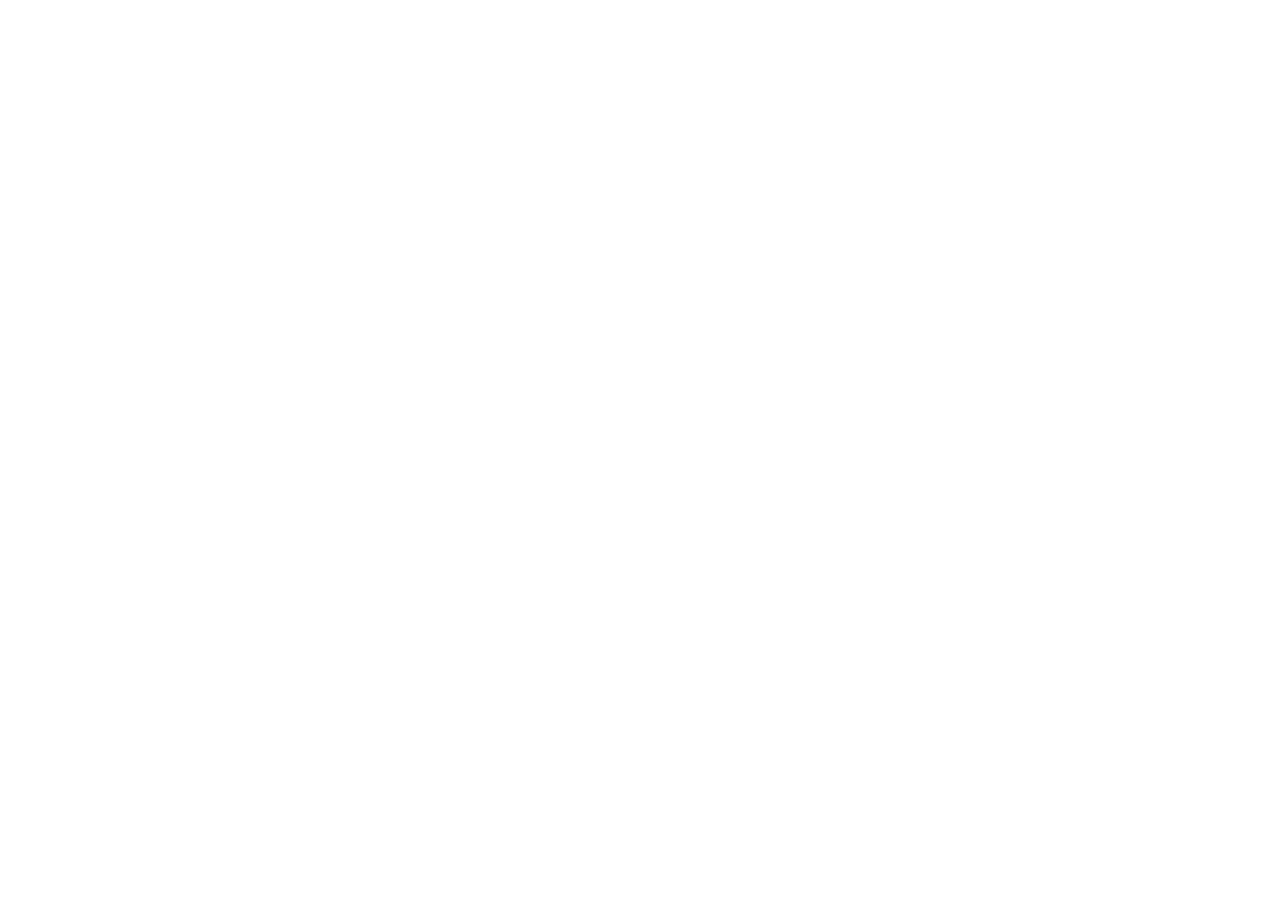
==== index.html @ 277cfd95 "Initial commit" ====
<!DOCTYPE html>
<html lang="en">
<head>
    <meta charset="UTF-8">
    <meta name="viewport" content="width=device-width, initial-scale=1.0">
    <title>Document</title>
</head>
<body>
    
</body>
</html>
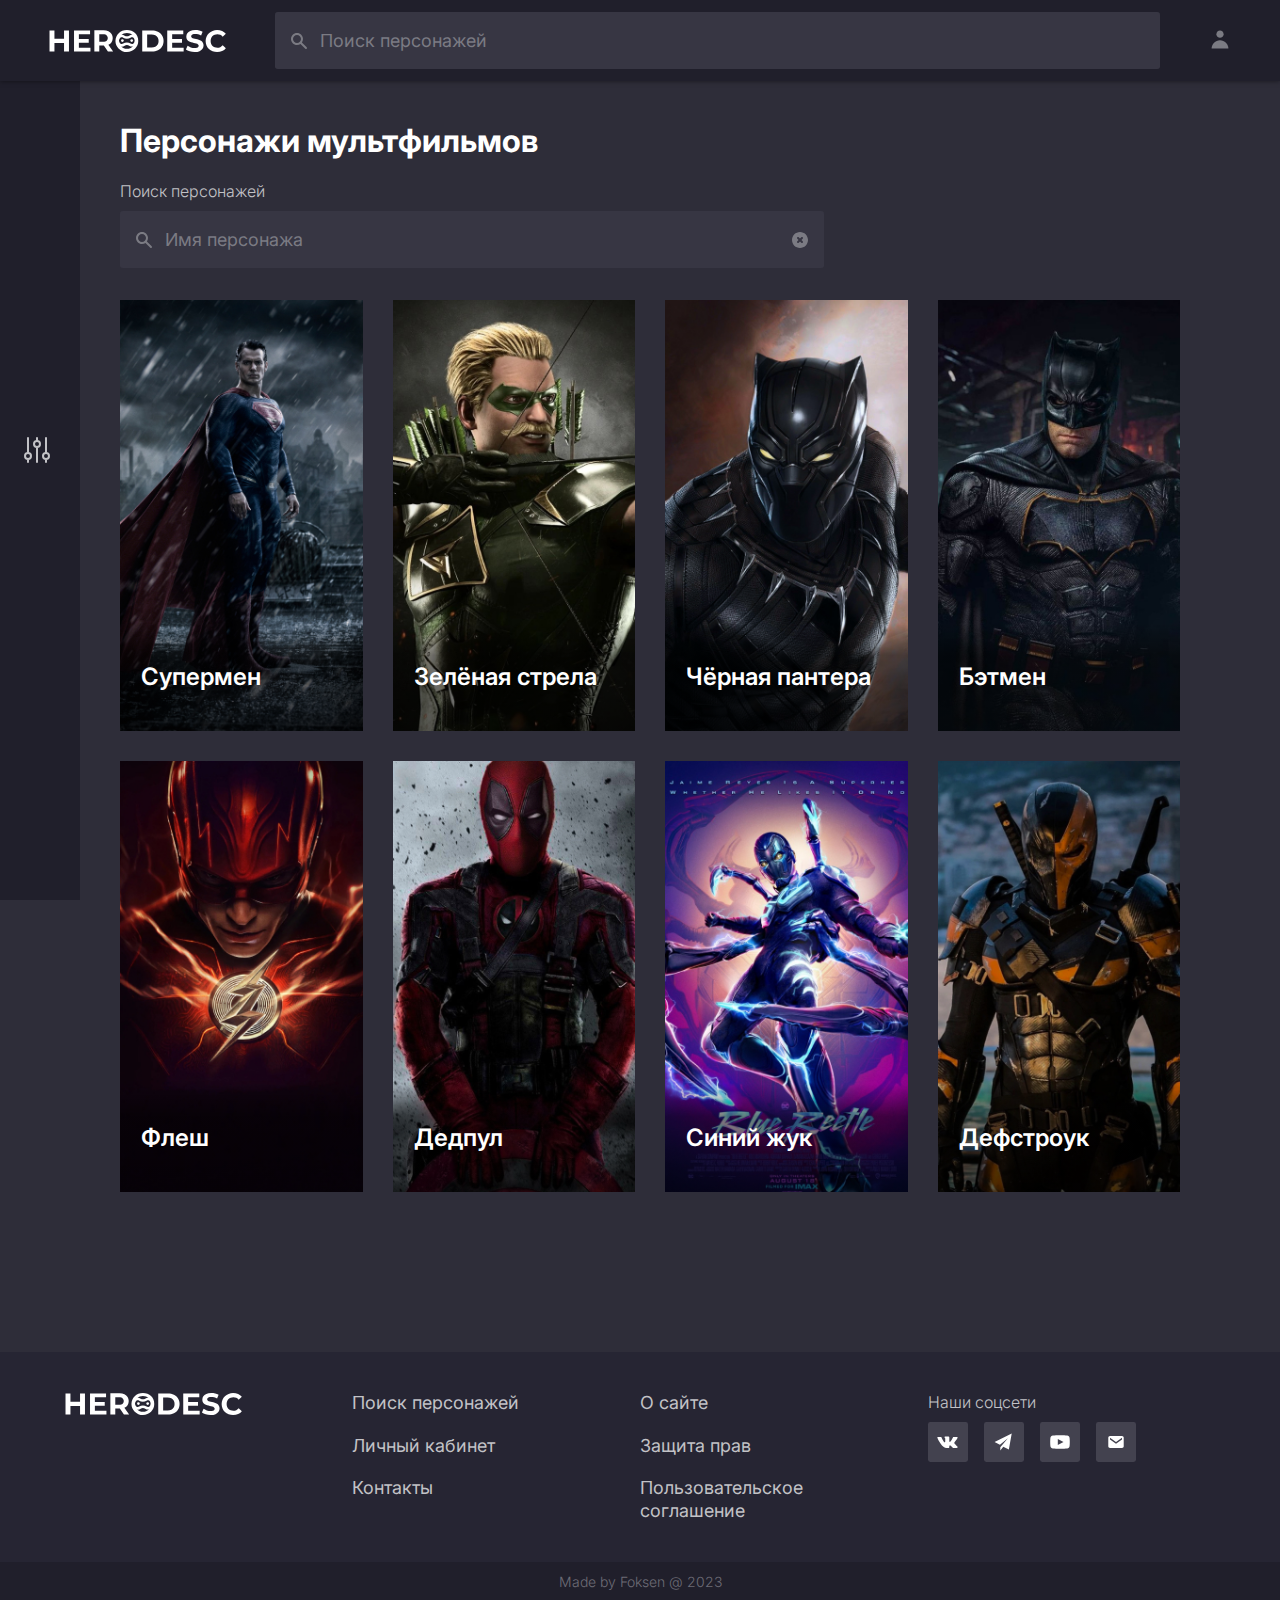
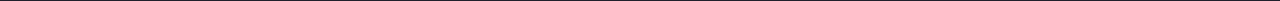
==== commit 33576b92: "Index" ====
--- a/index.html
+++ b/index.html
@@ -3,9 +3,530 @@
 <head>
     <meta charset="UTF-8">
     <meta name="viewport" content="width=device-width, initial-scale=1.0">
-    <title>Document</title>
+    <title>Herodesc</title>
+    <link rel="preconnect" href="https://fonts.googleapis.com">
+    <link rel="preconnect" href="https://fonts.gstatic.com" crossorigin>
+    <link href="https://fonts.googleapis.com/css2?family=Inter:wght@300;400;500;600;700&display=swap" rel="stylesheet">
+    <link rel="stylesheet" href="styles/index.css">
 </head>
 <body>
+    <header class="header">
+        <div class="header-top-container">
+            <a class="link-logo" href="index.html">
+                <svg class="full-logo" version="1.1" xmlns="http://www.w3.org/2000/svg" xmlns:xlink="http://www.w3.org/1999/xlink"
+                viewBox="0 0 284 38" xml:space="preserve">
+                    <defs>
+                        <linearGradient id="logo-gradient">
+                            <stop offset="0" stop-color="#A3FFA8">
+                                <animate attributeName="stop-color" values="#A3FFA8; #827AE9; #827AE9; #A3FFA8; #A3FFA8;" dur="4s" repeatCount="indefinite"></animate>
+                            </stop>
+                            <stop offset="1" stop-color="#827AE9">
+                                <animate attributeName="stop-color" values="#827AE9; #A3FFA8; #A3FFA8; #827AE9; #827AE9;" dur="4s" repeatCount="indefinite"></animate>
+                            </stop>
+                        </linearGradient>
+                    </defs>
     
+                    <polygon points="25.4,2.2 25.4,15.4 10.2,15.4 10.2,2.2 2.4,2.2 2.4,35.8 10.2,35.8 10.2,22 25.4,22 25.4,35.8 33.2,35.8 33.2,2.2 "/>
+                    <polygon points="48.9,29.6 48.9,21.8 64.5,21.8 64.5,15.7 48.9,15.7 48.9,8.4 66.6,8.4 66.6,2.2 41.2,2.2 41.2,35.8 67.2,35.8 67.2,29.6 "/>
+                    <path d="M103.1,35.8L95.6,25c0,0,0,0,0.1,0c2.2-1,3.9-2.3,5-4.2c1.2-1.8,1.8-4,1.8-6.5c0-2.5-0.6-4.7-1.8-6.5 c-1.2-1.8-2.9-3.2-5-4.2c-2.2-1-4.8-1.5-7.8-1.5H73.4v33.6h7.8v-9.4h6.8c0.1,0,0.2,0,0.4,0l6.5,9.4H103.1z M92.9,10.1 c1.2,1,1.8,2.5,1.8,4.3c0,1.8-0.6,3.3-1.8,4.3c-1.2,1-3,1.6-5.4,1.6h-6.3V8.5h6.3C89.9,8.5,91.7,9,92.9,10.1z"/>
+                    <g class="full-logo-ninja-animated">
+                        <path d="M125,36.4c-2.6,0-5-0.4-7.2-1.3c-2.2-0.9-4.1-2.1-5.8-3.7c-1.6-1.6-2.9-3.4-3.8-5.5c-0.9-2.1-1.4-4.4-1.4-6.9 c0-2.5,0.5-4.8,1.4-6.9c0.9-2.1,2.2-3.9,3.8-5.5s3.5-2.8,5.7-3.7c2.2-0.9,4.6-1.3,7.2-1.3c2.6,0,5,0.4,7.2,1.3 c2.2,0.9,4.1,2.1,5.7,3.6c1.6,1.6,2.9,3.4,3.8,5.5c0.9,2.1,1.3,4.4,1.3,6.9s-0.4,4.8-1.3,6.9c-0.9,2.1-2.2,3.9-3.8,5.5 c-1.6,1.6-3.5,2.8-5.7,3.6C129.9,35.9,127.6,36.4,125,36.4z M125,31.4c1.8,0,3.4-0.3,5-0.9c1.5-0.6,2.9-1.5,4-2.6 c1.1-1.1,2-2.4,2.6-4c0.6-1.5,0.9-3.2,0.9-5c0-1.8-0.3-3.4-0.9-5c-0.6-1.5-1.5-2.8-2.6-4c-1.1-1.1-2.5-2-4-2.6 c-1.5-0.6-3.2-0.9-5-0.9c-1.8,0-3.5,0.3-5,0.9c-1.5,0.6-2.9,1.5-4,2.6c-1.1,1.1-2,2.4-2.7,4c-0.6,1.5-0.9,3.2-0.9,5 c0,1.8,0.3,3.4,0.9,5c0.6,1.5,1.5,2.8,2.7,4c1.1,1.1,2.5,2,4,2.6C121.5,31.1,123.1,31.4,125,31.4z"/>
+                        <g><circle cx="117.8" cy="18.4" r="2.1"/></g>
+                        <g><circle cx="132.5" cy="18.4" r="2.1"/></g>
+                        <g><path d="M133.1,27.9c-1.5,0-3.1-0.5-4.6-1.4c-2.1-1.3-5-1.3-7.1,0c-4,2.6-8.8,1.5-11.4-2.5c-1.1-1.7-1.6-3.6-1.6-5.5 c0-2,0.6-3.9,1.6-5.5c2.6-4,7.4-5.1,11.4-2.5c2.1,1.3,5,1.3,7.1,0c4-2.6,8.8-1.5,11.4,2.5l0,0c1.1,1.7,1.6,3.6,1.6,5.5 c0,2-0.6,3.9-1.6,5.5C138.3,26.6,135.7,27.9,133.1,27.9z M124.9,21.3c2.1,0,4.1,0.6,5.8,1.7c1.7,1.1,4.1,1.1,5.7-1.3 c0.6-1,1-2.1,1-3.3s-0.3-2.3-1-3.3l0,0c-1.5-2.4-3.9-2.4-5.7-1.3c-3.5,2.2-8.2,2.2-11.6,0c-1.7-1.1-4.1-1.1-5.7,1.3 c-0.6,1-1,2.1-1,3.3s0.3,2.3,1,3.3c1.5,2.4,3.9,2.4,5.7,1.3C120.8,21.9,122.8,21.3,124.9,21.3z"/></g>
+                    </g>
+                    <g class="full-logo-ninja-white">
+                        <path d="M125,36.4c-2.6,0-5-0.4-7.2-1.3c-2.2-0.9-4.1-2.1-5.8-3.7c-1.6-1.6-2.9-3.4-3.8-5.5c-0.9-2.1-1.4-4.4-1.4-6.9 c0-2.5,0.5-4.8,1.4-6.9c0.9-2.1,2.2-3.9,3.8-5.5s3.5-2.8,5.7-3.7c2.2-0.9,4.6-1.3,7.2-1.3c2.6,0,5,0.4,7.2,1.3 c2.2,0.9,4.1,2.1,5.7,3.6c1.6,1.6,2.9,3.4,3.8,5.5c0.9,2.1,1.3,4.4,1.3,6.9s-0.4,4.8-1.3,6.9c-0.9,2.1-2.2,3.9-3.8,5.5 c-1.6,1.6-3.5,2.8-5.7,3.6C129.9,35.9,127.6,36.4,125,36.4z M125,31.4c1.8,0,3.4-0.3,5-0.9c1.5-0.6,2.9-1.5,4-2.6 c1.1-1.1,2-2.4,2.6-4c0.6-1.5,0.9-3.2,0.9-5c0-1.8-0.3-3.4-0.9-5c-0.6-1.5-1.5-2.8-2.6-4c-1.1-1.1-2.5-2-4-2.6 c-1.5-0.6-3.2-0.9-5-0.9c-1.8,0-3.5,0.3-5,0.9c-1.5,0.6-2.9,1.5-4,2.6c-1.1,1.1-2,2.4-2.7,4c-0.6,1.5-0.9,3.2-0.9,5 c0,1.8,0.3,3.4,0.9,5c0.6,1.5,1.5,2.8,2.7,4c1.1,1.1,2.5,2,4,2.6C121.5,31.1,123.1,31.4,125,31.4z"/>
+                        <g><circle cx="117.8" cy="18.4" r="2.1"/></g>
+                        <g><circle cx="132.5" cy="18.4" r="2.1"/></g>
+                        <g><path d="M133.1,27.9c-1.5,0-3.1-0.5-4.6-1.4c-2.1-1.3-5-1.3-7.1,0c-4,2.6-8.8,1.5-11.4-2.5c-1.1-1.7-1.6-3.6-1.6-5.5 c0-2,0.6-3.9,1.6-5.5c2.6-4,7.4-5.1,11.4-2.5c2.1,1.3,5,1.3,7.1,0c4-2.6,8.8-1.5,11.4,2.5l0,0c1.1,1.7,1.6,3.6,1.6,5.5 c0,2-0.6,3.9-1.6,5.5C138.3,26.6,135.7,27.9,133.1,27.9z M124.9,21.3c2.1,0,4.1,0.6,5.8,1.7c1.7,1.1,4.1,1.1,5.7-1.3 c0.6-1,1-2.1,1-3.3s-0.3-2.3-1-3.3l0,0c-1.5-2.4-3.9-2.4-5.7-1.3c-3.5,2.2-8.2,2.2-11.6,0c-1.7-1.1-4.1-1.1-5.7,1.3 c-0.6,1-1,2.1-1,3.3s0.3,2.3,1,3.3c1.5,2.4,3.9,2.4,5.7,1.3C120.8,21.9,122.8,21.3,124.9,21.3z"/></g>
+                    </g>
+                    <path d="M180.6,10.1c-1.6-2.5-3.7-4.4-6.5-5.8c-2.8-1.4-6-2.1-9.6-2.1h-15.3v33.6h15.3c3.6,0,6.9-0.7,9.6-2.1c2.8-1.4,5-3.3,6.5-5.9 c1.6-2.5,2.4-5.5,2.4-8.9C183,15.6,182.2,12.6,180.6,10.1z M173.7,24.5c-0.9,1.6-2.2,2.8-3.8,3.6c-1.6,0.8-3.6,1.3-5.8,1.3H157V8.6 h7.1c2.2,0,4.2,0.4,5.8,1.3c1.6,0.8,2.9,2,3.8,3.6c0.9,1.6,1.4,3.4,1.4,5.5C175.1,21.1,174.6,23,173.7,24.5z"/>
+                    <polygon points="196.6,29.6 196.6,21.8 212.2,21.8 212.2,15.7 196.6,15.7 196.6,8.4 214.2,8.4 214.2,2.2 188.8,2.2 188.8,35.8 214.8,35.8 214.8,29.6 "/>
+                    <path d="M245.2,21.6c-0.7-1.2-1.7-2.1-2.8-2.8c-1.2-0.7-2.4-1.3-3.8-1.7c-1.4-0.4-2.8-0.8-4.2-1.1c-1.4-0.3-2.7-0.6-3.8-1 c-1.2-0.3-2.1-0.7-2.8-1.3c-0.7-0.5-1.1-1.2-1.1-2.1c0-0.7,0.2-1.4,0.6-1.9c0.4-0.6,1.1-1,2.1-1.4c1-0.4,2.2-0.5,3.7-0.5 c1.5,0,3,0.2,4.6,0.6c1.6,0.4,3.1,1.1,4.7,2l2.4-5.9c-1.6-1-3.4-1.7-5.4-2.2c-2-0.5-4.1-0.7-6.2-0.7c-3.2,0-5.8,0.5-7.9,1.4 c-2.1,0.9-3.7,2.2-4.7,3.8c-1,1.6-1.6,3.3-1.6,5.3c0,1.8,0.4,3.3,1.1,4.4c0.7,1.2,1.7,2.1,2.8,2.8c1.2,0.7,2.4,1.3,3.8,1.7 c1.4,0.4,2.8,0.8,4.2,1.1c1.4,0.3,2.7,0.6,3.8,1c1.2,0.3,2.1,0.8,2.8,1.3c0.7,0.5,1.1,1.2,1.1,2.1c0,0.7-0.2,1.3-0.7,1.9 c-0.4,0.5-1.1,1-2.1,1.3c-0.9,0.3-2.2,0.5-3.7,0.5c-2,0-4-0.3-6-1c-2-0.7-3.7-1.5-5.1-2.5l-2.6,5.9c1.5,1.2,3.5,2.1,6,2.8 c2.5,0.7,5,1.1,7.7,1.1c3.2,0,5.8-0.5,7.9-1.4c2.1-1,3.7-2.2,4.7-3.8c1.1-1.6,1.6-3.3,1.6-5.2C246.3,24.2,246,22.7,245.2,21.6z"/>
+                    <path d="M272.8,28.8c-1.4,0.7-2.9,1-4.6,1c-1.6,0-3-0.3-4.3-0.8c-1.3-0.5-2.4-1.2-3.4-2.2s-1.7-2.1-2.2-3.4 c-0.5-1.3-0.8-2.8-0.8-4.4s0.3-3.1,0.8-4.4c0.5-1.3,1.3-2.4,2.2-3.4s2.1-1.7,3.4-2.2c1.3-0.5,2.8-0.8,4.3-0.8c1.7,0,3.2,0.3,4.6,1 c1.4,0.7,2.7,1.6,3.8,3l5-4.6c-1.6-2-3.6-3.4-5.9-4.4c-2.4-1-5-1.5-7.9-1.5c-2.6,0-5,0.4-7.2,1.3c-2.2,0.8-4.1,2.1-5.8,3.6 c-1.6,1.6-2.9,3.4-3.8,5.5c-0.9,2.1-1.4,4.4-1.4,7s0.5,4.8,1.4,7c0.9,2.1,2.2,4,3.8,5.5c1.6,1.6,3.6,2.8,5.8,3.6 c2.2,0.8,4.6,1.3,7.2,1.3c2.9,0,5.6-0.5,7.9-1.5c2.4-1,4.3-2.5,5.9-4.5l-5-4.6C275.5,27.1,274.2,28.1,272.8,28.8z"/>
+                </svg>
+            </a>
+            <input id="header-close-cb" class="header-close-cb" type="checkbox" hidden>
+            <label for="header-close-cb" class="header-close-label">
+                <div class="header-close-icon"></div>
+            </label>
+        </div>
+
+        <div class="input-container header-search header-hiding">
+            <div class="input-field">
+                <input type="text" class="input-type1 input-padding-left" placeholder="Поиск персонажей">
+                <div class="input-left-container">
+                    <svg class="input-icon" xmlns="http://www.w3.org/2000/svg" viewBox="0 0 20 20" fill="none">
+                        <path fill-rule="evenodd" clip-rule="evenodd" d="M8 4C5.79086 4 4 5.79086 4 8C4 10.2091 5.79086 12 8 12C10.2091 12 12 10.2091 12 8C12 5.79086 10.2091 4 8 4ZM2 8C2 4.68629 4.68629 2 8 2C11.3137 2 14 4.68629 14 8C14 9.29583 13.5892 10.4957 12.8907 11.4765L17.7071 16.2929C18.0976 16.6834 18.0976 17.3166 17.7071 17.7071C17.3166 18.0976 16.6834 18.0976 16.2929 17.7071L11.4765 12.8907C10.4957 13.5892 9.29583 14 8 14C4.68629 14 2 11.3137 2 8Z"/>
+                    </svg>
+                </div>
+            </div> 
+        </div>
+
+        <a class="header-link header-hiding" href="authorization.html">
+            <svg class="header-link-icon" xmlns="http://www.w3.org/2000/svg" viewBox="0 0 24 24" fill="none">
+                <path d="M12.0001 10.8001C13.9883 10.8001 15.6001 9.18832 15.6001 7.2001C15.6001 5.21187 13.9883 3.6001 12.0001 3.6001C10.0119 3.6001 8.4001 5.21187 8.4001 7.2001C8.4001 9.18832 10.0119 10.8001 12.0001 10.8001Z"/>
+                <path d="M3.6001 21.6001C3.6001 16.9609 7.36091 13.2001 12.0001 13.2001C16.6393 13.2001 20.4001 16.9609 20.4001 21.6001H3.6001Z"/>
+            </svg>
+            <p class="header-link-desc">Личный кабинет</p>
+        </a>
+    </header>
+
+    <main class="main">
+        <section class="section-search">
+            <h1>Персонажи мультфильмов</h1>
+            <div class="search-input input-container">
+                <p class="input-desc">Поиск персонажей</p>
+                <div class="input-field">
+                    <input type="text" class="input-type1 input-padding-left input-padding-right" placeholder="Имя персонажа">
+                    <div class="input-left-container">
+                        <svg class="input-icon" xmlns="http://www.w3.org/2000/svg" viewBox="0 0 20 20" fill="none">
+                            <path fill-rule="evenodd" clip-rule="evenodd" d="M8 4C5.79086 4 4 5.79086 4 8C4 10.2091 5.79086 12 8 12C10.2091 12 12 10.2091 12 8C12 5.79086 10.2091 4 8 4ZM2 8C2 4.68629 4.68629 2 8 2C11.3137 2 14 4.68629 14 8C14 9.29583 13.5892 10.4957 12.8907 11.4765L17.7071 16.2929C18.0976 16.6834 18.0976 17.3166 17.7071 17.7071C17.3166 18.0976 16.6834 18.0976 16.2929 17.7071L11.4765 12.8907C10.4957 13.5892 9.29583 14 8 14C4.68629 14 2 11.3137 2 8Z"/>
+                        </svg>
+                    </div>
+                    <div class="input-right-container">
+                        <button class="input-button input-button-clear">
+                            <svg class="input-icon" xmlns="http://www.w3.org/2000/svg" viewBox="0 0 20 20" fill="none">
+                                <path fill-rule="evenodd" clip-rule="evenodd" d="M10 18C14.4183 18 18 14.4183 18 10C18 5.58172 14.4183 2 10 2C5.58172 2 2 5.58172 2 10C2 14.4183 5.58172 18 10 18ZM8.70711 7.29289C8.31658 6.90237 7.68342 6.90237 7.29289 7.29289C6.90237 7.68342 6.90237 8.31658 7.29289 8.70711L8.58579 10L7.29289 11.2929C6.90237 11.6834 6.90237 12.3166 7.29289 12.7071C7.68342 13.0976 8.31658 13.0976 8.70711 12.7071L10 11.4142L11.2929 12.7071C11.6834 13.0976 12.3166 13.0976 12.7071 12.7071C13.0976 12.3166 13.0976 11.6834 12.7071 11.2929L11.4142 10L12.7071 8.70711C13.0976 8.31658 13.0976 7.68342 12.7071 7.29289C12.3166 6.90237 11.6834 6.90237 11.2929 7.29289L10 8.58579L8.70711 7.29289Z"/>
+                            </svg>
+                        </button>
+                    </div>
+                </div>
+            </div>
+
+            <div id="search-filter-container" class="search-filter-container">
+                <input id="search-filter-cb" class="search-filter-cb" type="checkbox" hidden>
+                <label for="search-filter-cb" class="btn-type1 search-filter-label-btn">Фильтры</label>
+                <div id="search-filter-panel" class="search-filter-panel" tabindex="-1">
+                    <label for="search-filter-cb" id="search-filter-label-icon" class="search-filter-label-icon" hidden>
+                        <svg class="search-filter-icon" xmlns="http://www.w3.org/2000/svg" viewBox="0 0 36 36" fill="none">
+                            <path d="M18 9V6M18 9C16.3431 9 15 10.3431 15 12C15 13.6569 16.3431 15 18 15M18 9C19.6569 9 21 10.3431 21 12C21 13.6569 19.6569 15 18 15M9 27C10.6569 27 12 25.6569 12 24C12 22.3431 10.6569 21 9 21M9 27C7.34315 27 6 25.6569 6 24C6 22.3431 7.34315 21 9 21M9 27V30M9 21V6M18 15V30M27 27C28.6569 27 30 25.6569 30 24C30 22.3431 28.6569 21 27 21M27 27C25.3431 27 24 25.6569 24 24C24 22.3431 25.3431 21 27 21M27 27V30M27 21V6" stroke-width="2" stroke-linecap="round" stroke-linejoin="round"/>
+                        </svg>
+                    </label>
+
+                    <div id="search-filter-filters-container" class="search-filter-filters-container">
+                        <h3 class="search-filter-filters-title">Фильтры</h3>
+                        <div class="filters">
+                            <div class="filter-group">
+                                <h5 class="head5 filter-title">Сортировать по</h5>
+                                <div class="filter-list">
+                                    <div class="filter-container">
+                                        <input id="sortByPopularity" class="filter-input" type="radio" name="sortBy" hidden>
+                                        <label for="sortByPopularity" class="filter-label">
+                                            <div class="filter-radiobutton-circle"></div>
+                                            <p class="filter-desc">Популярности</p>
+                                        </label>
+                                    </div>
+                                    <div class="filter-container">
+                                        <input id="sortByRating" class="filter-input" type="radio" name="sortBy" hidden>
+                                        <label for="sortByRating" class="filter-label">
+                                            <div class="filter-radiobutton-circle"></div>
+                                            <p class="filter-desc">Оценкам</p>
+                                        </label>
+                                    </div>
+                                    <div class="filter-container">
+                                        <input id="sortByFilm" class="filter-input" type="radio" name="sortBy" hidden>
+                                        <label for="sortByFilm" class="filter-label">
+                                            <div class="filter-radiobutton-circle"></div>
+                                            <p class="filter-desc">Фильму</p>
+                                        </label>
+                                    </div>
+                                </div>
+                            </div>
+                            <div class="filter-group">
+                                <h5 class="head5 filter-title">Роль</h5>
+                                <div class="filter-list">
+                                    <div class="filter-container">
+                                        <input id="roleMain" class="filter-input" type="checkbox" hidden>
+                                        <label for="roleMain" class="filter-label">
+                                            <div class="filter-checkbox-box">
+                                                <svg class="filter-checkbox-icon" xmlns="http://www.w3.org/2000/svg" viewBox="0 0 20 20" fill="none">
+                                                    <path fill-rule="evenodd" clip-rule="evenodd" d="M16.7071 5.29289C17.0976 5.68342 17.0976 6.31658 16.7071 6.70711L8.70711 14.7071C8.31658 15.0976 7.68342 15.0976 7.29289 14.7071L3.29289 10.7071C2.90237 10.3166 2.90237 9.68342 3.29289 9.29289C3.68342 8.90237 4.31658 8.90237 4.70711 9.29289L8 12.5858L15.2929 5.29289C15.6834 4.90237 16.3166 4.90237 16.7071 5.29289Z"/>
+                                                </svg>
+                                            </div>
+                                            <p class="filter-desc">Главный герой</p>
+                                        </label>
+                                    </div>
+                                    <div class="filter-container">
+                                        <input id="roleMinor" class="filter-input" type="checkbox" hidden>
+                                        <label for="roleMinor" class="filter-label">
+                                            <div class="filter-checkbox-box">
+                                                <svg class="filter-checkbox-icon" xmlns="http://www.w3.org/2000/svg" viewBox="0 0 20 20" fill="none">
+                                                    <path fill-rule="evenodd" clip-rule="evenodd" d="M16.7071 5.29289C17.0976 5.68342 17.0976 6.31658 16.7071 6.70711L8.70711 14.7071C8.31658 15.0976 7.68342 15.0976 7.29289 14.7071L3.29289 10.7071C2.90237 10.3166 2.90237 9.68342 3.29289 9.29289C3.68342 8.90237 4.31658 8.90237 4.70711 9.29289L8 12.5858L15.2929 5.29289C15.6834 4.90237 16.3166 4.90237 16.7071 5.29289Z"/>
+                                                </svg>
+                                            </div>
+                                            <p class="filter-desc">Второстепенный персонаж</p>
+                                        </label>
+                                    </div>
+                                    <div class="filter-container">
+                                        <input id="roleOther" class="filter-input" type="checkbox" hidden>
+                                        <label for="roleOther" class="filter-label">
+                                            <div class="filter-checkbox-box">
+                                                <svg class="filter-checkbox-icon" xmlns="http://www.w3.org/2000/svg" viewBox="0 0 20 20" fill="none">
+                                                    <path fill-rule="evenodd" clip-rule="evenodd" d="M16.7071 5.29289C17.0976 5.68342 17.0976 6.31658 16.7071 6.70711L8.70711 14.7071C8.31658 15.0976 7.68342 15.0976 7.29289 14.7071L3.29289 10.7071C2.90237 10.3166 2.90237 9.68342 3.29289 9.29289C3.68342 8.90237 4.31658 8.90237 4.70711 9.29289L8 12.5858L15.2929 5.29289C15.6834 4.90237 16.3166 4.90237 16.7071 5.29289Z"/>
+                                                </svg>
+                                            </div>
+                                            <p class="filter-desc">Другое</p>
+                                        </label>
+                                    </div>
+                                </div>
+                            </div>
+                            <div class="filter-group">
+                                <h5 class="head5 filter-title">Студия</h5>
+                                <div class="filter-list">
+                                    <div class="filter-container">
+                                        <input id="studioMarvel" class="filter-input" type="checkbox" hidden>
+                                        <label for="studioMarvel" class="filter-label">
+                                            <div class="filter-checkbox-box">
+                                                <svg class="filter-checkbox-icon" xmlns="http://www.w3.org/2000/svg" viewBox="0 0 20 20" fill="none">
+                                                    <path fill-rule="evenodd" clip-rule="evenodd" d="M16.7071 5.29289C17.0976 5.68342 17.0976 6.31658 16.7071 6.70711L8.70711 14.7071C8.31658 15.0976 7.68342 15.0976 7.29289 14.7071L3.29289 10.7071C2.90237 10.3166 2.90237 9.68342 3.29289 9.29289C3.68342 8.90237 4.31658 8.90237 4.70711 9.29289L8 12.5858L15.2929 5.29289C15.6834 4.90237 16.3166 4.90237 16.7071 5.29289Z"/>
+                                                </svg>
+                                            </div>
+                                            <p class="filter-desc">Marvel</p>
+                                        </label>
+                                    </div>
+                                    <div class="filter-container">
+                                        <input id="studioDC" class="filter-input" type="checkbox" hidden>
+                                        <label for="studioDC" class="filter-label">
+                                            <div class="filter-checkbox-box">
+                                                <svg class="filter-checkbox-icon" xmlns="http://www.w3.org/2000/svg" viewBox="0 0 20 20" fill="none">
+                                                    <path fill-rule="evenodd" clip-rule="evenodd" d="M16.7071 5.29289C17.0976 5.68342 17.0976 6.31658 16.7071 6.70711L8.70711 14.7071C8.31658 15.0976 7.68342 15.0976 7.29289 14.7071L3.29289 10.7071C2.90237 10.3166 2.90237 9.68342 3.29289 9.29289C3.68342 8.90237 4.31658 8.90237 4.70711 9.29289L8 12.5858L15.2929 5.29289C15.6834 4.90237 16.3166 4.90237 16.7071 5.29289Z"/>
+                                                </svg>
+                                            </div>
+                                            <p class="filter-desc">DC</p>
+                                        </label>
+                                    </div>
+                                    <div class="filter-container">
+                                        <input id="studioDisney" class="filter-input" type="checkbox" hidden>
+                                        <label for="studioDisney" class="filter-label">
+                                            <div class="filter-checkbox-box">
+                                                <svg class="filter-checkbox-icon" xmlns="http://www.w3.org/2000/svg" viewBox="0 0 20 20" fill="none">
+                                                    <path fill-rule="evenodd" clip-rule="evenodd" d="M16.7071 5.29289C17.0976 5.68342 17.0976 6.31658 16.7071 6.70711L8.70711 14.7071C8.31658 15.0976 7.68342 15.0976 7.29289 14.7071L3.29289 10.7071C2.90237 10.3166 2.90237 9.68342 3.29289 9.29289C3.68342 8.90237 4.31658 8.90237 4.70711 9.29289L8 12.5858L15.2929 5.29289C15.6834 4.90237 16.3166 4.90237 16.7071 5.29289Z"/>
+                                                </svg>
+                                            </div>
+                                            <p class="filter-desc">Disney</p>
+                                        </label>
+                                    </div>
+                                    <div class="filter-container">
+                                        <input id="studioIllumination" class="filter-input" type="checkbox" hidden>
+                                        <label for="studioIllumination" class="filter-label">
+                                            <div class="filter-checkbox-box">
+                                                <svg class="filter-checkbox-icon" xmlns="http://www.w3.org/2000/svg" viewBox="0 0 20 20" fill="none">
+                                                    <path fill-rule="evenodd" clip-rule="evenodd" d="M16.7071 5.29289C17.0976 5.68342 17.0976 6.31658 16.7071 6.70711L8.70711 14.7071C8.31658 15.0976 7.68342 15.0976 7.29289 14.7071L3.29289 10.7071C2.90237 10.3166 2.90237 9.68342 3.29289 9.29289C3.68342 8.90237 4.31658 8.90237 4.70711 9.29289L8 12.5858L15.2929 5.29289C15.6834 4.90237 16.3166 4.90237 16.7071 5.29289Z"/>
+                                                </svg>
+                                            </div>
+                                            <p class="filter-desc">Illumination</p>
+                                        </label>
+                                    </div>
+                                    <div class="filter-container">
+                                        <input id="studioDreamworks" class="filter-input" type="checkbox" hidden>
+                                        <label for="studioDreamworks" class="filter-label">
+                                            <div class="filter-checkbox-box">
+                                                <svg class="filter-checkbox-icon" xmlns="http://www.w3.org/2000/svg" viewBox="0 0 20 20" fill="none">
+                                                    <path fill-rule="evenodd" clip-rule="evenodd" d="M16.7071 5.29289C17.0976 5.68342 17.0976 6.31658 16.7071 6.70711L8.70711 14.7071C8.31658 15.0976 7.68342 15.0976 7.29289 14.7071L3.29289 10.7071C2.90237 10.3166 2.90237 9.68342 3.29289 9.29289C3.68342 8.90237 4.31658 8.90237 4.70711 9.29289L8 12.5858L15.2929 5.29289C15.6834 4.90237 16.3166 4.90237 16.7071 5.29289Z"/>
+                                                </svg>
+                                            </div>
+                                            <p class="filter-desc">Dreamworks</p>
+                                        </label>
+                                    </div>
+                                    <div class="filter-container">
+                                        <input id="studioUSSR" class="filter-input" type="checkbox" hidden>
+                                        <label for="studioUSSR" class="filter-label">
+                                            <div class="filter-checkbox-box">
+                                                <svg class="filter-checkbox-icon" xmlns="http://www.w3.org/2000/svg" viewBox="0 0 20 20" fill="none">
+                                                    <path fill-rule="evenodd" clip-rule="evenodd" d="M16.7071 5.29289C17.0976 5.68342 17.0976 6.31658 16.7071 6.70711L8.70711 14.7071C8.31658 15.0976 7.68342 15.0976 7.29289 14.7071L3.29289 10.7071C2.90237 10.3166 2.90237 9.68342 3.29289 9.29289C3.68342 8.90237 4.31658 8.90237 4.70711 9.29289L8 12.5858L15.2929 5.29289C15.6834 4.90237 16.3166 4.90237 16.7071 5.29289Z"/>
+                                                </svg>
+                                            </div>
+                                            <p class="filter-desc">Союзмультфильм ☭</p>
+                                        </label>
+                                    </div>
+                                    <div class="filter-container">
+                                        <input id="studioOther" class="filter-input" type="checkbox" hidden>
+                                        <label for="studioOther" class="filter-label">
+                                            <div class="filter-checkbox-box">
+                                                <svg class="filter-checkbox-icon" xmlns="http://www.w3.org/2000/svg" viewBox="0 0 20 20" fill="none">
+                                                    <path fill-rule="evenodd" clip-rule="evenodd" d="M16.7071 5.29289C17.0976 5.68342 17.0976 6.31658 16.7071 6.70711L8.70711 14.7071C8.31658 15.0976 7.68342 15.0976 7.29289 14.7071L3.29289 10.7071C2.90237 10.3166 2.90237 9.68342 3.29289 9.29289C3.68342 8.90237 4.31658 8.90237 4.70711 9.29289L8 12.5858L15.2929 5.29289C15.6834 4.90237 16.3166 4.90237 16.7071 5.29289Z"/>
+                                                </svg>
+                                            </div>
+                                            <p class="filter-desc">Другое</p>
+                                        </label>
+                                    </div>
+                                </div>
+                            </div>
+                            <div class="filter-group">
+                                <h5 class="head5 filter-title">Характер</h5>
+                                <div class="filter-list">
+                                    <div class="filter-container">
+                                        <input id="natureHero" class="filter-input" type="checkbox" hidden>
+                                        <label for="natureHero" class="filter-label">
+                                            <div class="filter-checkbox-box">
+                                                <svg class="filter-checkbox-icon" xmlns="http://www.w3.org/2000/svg" viewBox="0 0 20 20" fill="none">
+                                                    <path fill-rule="evenodd" clip-rule="evenodd" d="M16.7071 5.29289C17.0976 5.68342 17.0976 6.31658 16.7071 6.70711L8.70711 14.7071C8.31658 15.0976 7.68342 15.0976 7.29289 14.7071L3.29289 10.7071C2.90237 10.3166 2.90237 9.68342 3.29289 9.29289C3.68342 8.90237 4.31658 8.90237 4.70711 9.29289L8 12.5858L15.2929 5.29289C15.6834 4.90237 16.3166 4.90237 16.7071 5.29289Z"/>
+                                                </svg>
+                                            </div>
+                                            <p class="filter-desc">Герой</p>
+                                        </label>
+                                    </div>
+                                    <div class="filter-container">
+                                        <input id="roleEvil" class="filter-input" type="checkbox" hidden>
+                                        <label for="roleEvil" class="filter-label">
+                                            <div class="filter-checkbox-box">
+                                                <svg class="filter-checkbox-icon" xmlns="http://www.w3.org/2000/svg" viewBox="0 0 20 20" fill="none">
+                                                    <path fill-rule="evenodd" clip-rule="evenodd" d="M16.7071 5.29289C17.0976 5.68342 17.0976 6.31658 16.7071 6.70711L8.70711 14.7071C8.31658 15.0976 7.68342 15.0976 7.29289 14.7071L3.29289 10.7071C2.90237 10.3166 2.90237 9.68342 3.29289 9.29289C3.68342 8.90237 4.31658 8.90237 4.70711 9.29289L8 12.5858L15.2929 5.29289C15.6834 4.90237 16.3166 4.90237 16.7071 5.29289Z"/>
+                                                </svg>
+                                            </div>
+                                            <p class="filter-desc">Злодей</p>
+                                        </label>
+                                    </div>
+                                    <div class="filter-container">
+                                        <input id="roleMid" class="filter-input" type="checkbox" hidden>
+                                        <label for="roleMid" class="filter-label">
+                                            <div class="filter-checkbox-box">
+                                                <svg class="filter-checkbox-icon" xmlns="http://www.w3.org/2000/svg" viewBox="0 0 20 20" fill="none">
+                                                    <path fill-rule="evenodd" clip-rule="evenodd" d="M16.7071 5.29289C17.0976 5.68342 17.0976 6.31658 16.7071 6.70711L8.70711 14.7071C8.31658 15.0976 7.68342 15.0976 7.29289 14.7071L3.29289 10.7071C2.90237 10.3166 2.90237 9.68342 3.29289 9.29289C3.68342 8.90237 4.31658 8.90237 4.70711 9.29289L8 12.5858L15.2929 5.29289C15.6834 4.90237 16.3166 4.90237 16.7071 5.29289Z"/>
+                                                </svg>
+                                            </div>
+                                            <p class="filter-desc">Что-то среднее</p>
+                                        </label>
+                                    </div>
+                                </div>
+                            </div>
+                        </div>
+                    </div>
+                </div>
+            </div>
+
+            <div class="search-heroes-container">
+                <a href="hero.html" class="search-hero-card">
+                    <img class="search-hero-card-img" src="assets/heroes-gallery/superman/Preview.jpg" alt="Couldn't load image">
+                    <div class="search-hero-card-views-container">
+                        <svg class="search-hero-card-icon" xmlns="http://www.w3.org/2000/svg" viewBox="0 0 16 16" fill="none">
+                            <path d="M8.00001 9.59999C8.88366 9.59999 9.60001 8.88365 9.60001 7.99999C9.60001 7.11634 8.88366 6.39999 8.00001 6.39999C7.11635 6.39999 6.40001 7.11634 6.40001 7.99999C6.40001 8.88365 7.11635 9.59999 8.00001 9.59999Z"/>
+                            <path fill-rule="evenodd" clip-rule="evenodd" d="M0.366211 8.00003C1.38561 4.75432 4.41785 2.39999 7.99998 2.39999C11.5821 2.39999 14.6143 4.7543 15.6337 7.99997C14.6143 11.2457 11.5821 13.6 7.99996 13.6C4.41786 13.6 1.38563 11.2457 0.366211 8.00003ZM11.2 7.99999C11.2 9.76731 9.76732 11.2 8.00001 11.2C6.2327 11.2 4.80001 9.76731 4.80001 7.99999C4.80001 6.23268 6.2327 4.79999 8.00001 4.79999C9.76732 4.79999 11.2 6.23268 11.2 7.99999Z"/>
+                        </svg>
+                        <p class="search-hero-card-views-number">142</p>
+                    </div>
+                    <div class="search-hero-card-likes-container">
+                        <svg class="search-hero-card-icon" xmlns="http://www.w3.org/2000/svg" viewBox="0 0 16 16" fill="none">
+                            <path d="M1.59998 8.40001C1.59998 7.73726 2.13723 7.20001 2.79998 7.20001C3.46272 7.20001 3.99998 7.73726 3.99998 8.40001V13.2C3.99998 13.8627 3.46272 14.4 2.79998 14.4C2.13723 14.4 1.59998 13.8627 1.59998 13.2V8.40001Z"/>
+                            <path d="M4.79998 8.26667V12.6112C4.79998 13.2172 5.14238 13.7712 5.68443 14.0422L5.72431 14.0622C6.16865 14.2843 6.65861 14.4 7.15539 14.4H11.4883C12.251 14.4 12.9076 13.8617 13.0572 13.1138L14.0172 8.31379C14.2152 7.32373 13.458 6.40001 12.4483 6.40001H9.59998V3.20001C9.59998 2.31635 8.88363 1.60001 7.99998 1.60001C7.55815 1.60001 7.19998 1.95818 7.19998 2.40001V2.93334C7.19998 3.62572 6.97541 4.29943 6.55998 4.85334L5.43998 6.34667C5.02454 6.90058 4.79998 7.57429 4.79998 8.26667Z"/>
+                        </svg>
+                        <p class="search-hero-card-likes-number">12</p>
+                    </div>
+                    <h3 class="search-hero-card-title">Супермен</h3>
+                </a>
+                <a href="hero.html" class="search-hero-card">
+                    <img class="search-hero-card-img" src="assets/heroes-gallery/green archer/Preview.jpg" alt="Couldn't load image">
+                    <div class="search-hero-card-views-container">
+                        <svg class="search-hero-card-icon" xmlns="http://www.w3.org/2000/svg" viewBox="0 0 16 16" fill="none">
+                            <path d="M8.00001 9.59999C8.88366 9.59999 9.60001 8.88365 9.60001 7.99999C9.60001 7.11634 8.88366 6.39999 8.00001 6.39999C7.11635 6.39999 6.40001 7.11634 6.40001 7.99999C6.40001 8.88365 7.11635 9.59999 8.00001 9.59999Z"/>
+                            <path fill-rule="evenodd" clip-rule="evenodd" d="M0.366211 8.00003C1.38561 4.75432 4.41785 2.39999 7.99998 2.39999C11.5821 2.39999 14.6143 4.7543 15.6337 7.99997C14.6143 11.2457 11.5821 13.6 7.99996 13.6C4.41786 13.6 1.38563 11.2457 0.366211 8.00003ZM11.2 7.99999C11.2 9.76731 9.76732 11.2 8.00001 11.2C6.2327 11.2 4.80001 9.76731 4.80001 7.99999C4.80001 6.23268 6.2327 4.79999 8.00001 4.79999C9.76732 4.79999 11.2 6.23268 11.2 7.99999Z"/>
+                        </svg>
+                        <p class="search-hero-card-views-number">1502</p>
+                    </div>
+                    <div class="search-hero-card-likes-container">
+                        <svg class="search-hero-card-icon" xmlns="http://www.w3.org/2000/svg" viewBox="0 0 16 16" fill="none">
+                            <path d="M1.59998 8.40001C1.59998 7.73726 2.13723 7.20001 2.79998 7.20001C3.46272 7.20001 3.99998 7.73726 3.99998 8.40001V13.2C3.99998 13.8627 3.46272 14.4 2.79998 14.4C2.13723 14.4 1.59998 13.8627 1.59998 13.2V8.40001Z"/>
+                            <path d="M4.79998 8.26667V12.6112C4.79998 13.2172 5.14238 13.7712 5.68443 14.0422L5.72431 14.0622C6.16865 14.2843 6.65861 14.4 7.15539 14.4H11.4883C12.251 14.4 12.9076 13.8617 13.0572 13.1138L14.0172 8.31379C14.2152 7.32373 13.458 6.40001 12.4483 6.40001H9.59998V3.20001C9.59998 2.31635 8.88363 1.60001 7.99998 1.60001C7.55815 1.60001 7.19998 1.95818 7.19998 2.40001V2.93334C7.19998 3.62572 6.97541 4.29943 6.55998 4.85334L5.43998 6.34667C5.02454 6.90058 4.79998 7.57429 4.79998 8.26667Z"/>
+                        </svg>
+                        <p class="search-hero-card-likes-number">32</p>
+                    </div>
+                    <h3 class="search-hero-card-title">Зелёная стрела</h3>
+                </a>
+                <a href="hero.html" class="search-hero-card">
+                    <img class="search-hero-card-img" src="assets/heroes-gallery/black panther/Preview.jpg" alt="Couldn't load image">
+                    <div class="search-hero-card-views-container">
+                        <svg class="search-hero-card-icon" xmlns="http://www.w3.org/2000/svg" viewBox="0 0 16 16" fill="none">
+                            <path d="M8.00001 9.59999C8.88366 9.59999 9.60001 8.88365 9.60001 7.99999C9.60001 7.11634 8.88366 6.39999 8.00001 6.39999C7.11635 6.39999 6.40001 7.11634 6.40001 7.99999C6.40001 8.88365 7.11635 9.59999 8.00001 9.59999Z"/>
+                            <path fill-rule="evenodd" clip-rule="evenodd" d="M0.366211 8.00003C1.38561 4.75432 4.41785 2.39999 7.99998 2.39999C11.5821 2.39999 14.6143 4.7543 15.6337 7.99997C14.6143 11.2457 11.5821 13.6 7.99996 13.6C4.41786 13.6 1.38563 11.2457 0.366211 8.00003ZM11.2 7.99999C11.2 9.76731 9.76732 11.2 8.00001 11.2C6.2327 11.2 4.80001 9.76731 4.80001 7.99999C4.80001 6.23268 6.2327 4.79999 8.00001 4.79999C9.76732 4.79999 11.2 6.23268 11.2 7.99999Z"/>
+                        </svg>
+                        <p class="search-hero-card-views-number">150</p>
+                    </div>
+                    <div class="search-hero-card-likes-container">
+                        <svg class="search-hero-card-icon" xmlns="http://www.w3.org/2000/svg" viewBox="0 0 16 16" fill="none">
+                            <path d="M1.59998 8.40001C1.59998 7.73726 2.13723 7.20001 2.79998 7.20001C3.46272 7.20001 3.99998 7.73726 3.99998 8.40001V13.2C3.99998 13.8627 3.46272 14.4 2.79998 14.4C2.13723 14.4 1.59998 13.8627 1.59998 13.2V8.40001Z"/>
+                            <path d="M4.79998 8.26667V12.6112C4.79998 13.2172 5.14238 13.7712 5.68443 14.0422L5.72431 14.0622C6.16865 14.2843 6.65861 14.4 7.15539 14.4H11.4883C12.251 14.4 12.9076 13.8617 13.0572 13.1138L14.0172 8.31379C14.2152 7.32373 13.458 6.40001 12.4483 6.40001H9.59998V3.20001C9.59998 2.31635 8.88363 1.60001 7.99998 1.60001C7.55815 1.60001 7.19998 1.95818 7.19998 2.40001V2.93334C7.19998 3.62572 6.97541 4.29943 6.55998 4.85334L5.43998 6.34667C5.02454 6.90058 4.79998 7.57429 4.79998 8.26667Z"/>
+                        </svg>
+                        <p class="search-hero-card-likes-number">20</p>
+                    </div>
+                    <h3 class="search-hero-card-title">Чёрная пантера</h3>
+                </a>
+                <a href="hero.html" class="search-hero-card">
+                    <img class="search-hero-card-img" src="assets/heroes-gallery/batman/Preview.jpg" alt="Couldn't load image">
+                    <div class="search-hero-card-views-container">
+                        <svg class="search-hero-card-icon" xmlns="http://www.w3.org/2000/svg" viewBox="0 0 16 16" fill="none">
+                            <path d="M8.00001 9.59999C8.88366 9.59999 9.60001 8.88365 9.60001 7.99999C9.60001 7.11634 8.88366 6.39999 8.00001 6.39999C7.11635 6.39999 6.40001 7.11634 6.40001 7.99999C6.40001 8.88365 7.11635 9.59999 8.00001 9.59999Z"/>
+                            <path fill-rule="evenodd" clip-rule="evenodd" d="M0.366211 8.00003C1.38561 4.75432 4.41785 2.39999 7.99998 2.39999C11.5821 2.39999 14.6143 4.7543 15.6337 7.99997C14.6143 11.2457 11.5821 13.6 7.99996 13.6C4.41786 13.6 1.38563 11.2457 0.366211 8.00003ZM11.2 7.99999C11.2 9.76731 9.76732 11.2 8.00001 11.2C6.2327 11.2 4.80001 9.76731 4.80001 7.99999C4.80001 6.23268 6.2327 4.79999 8.00001 4.79999C9.76732 4.79999 11.2 6.23268 11.2 7.99999Z"/>
+                        </svg>
+                        <p class="search-hero-card-views-number">150</p>
+                    </div>
+                    <div class="search-hero-card-likes-container">
+                        <svg class="search-hero-card-icon" xmlns="http://www.w3.org/2000/svg" viewBox="0 0 16 16" fill="none">
+                            <path d="M1.59998 8.40001C1.59998 7.73726 2.13723 7.20001 2.79998 7.20001C3.46272 7.20001 3.99998 7.73726 3.99998 8.40001V13.2C3.99998 13.8627 3.46272 14.4 2.79998 14.4C2.13723 14.4 1.59998 13.8627 1.59998 13.2V8.40001Z"/>
+                            <path d="M4.79998 8.26667V12.6112C4.79998 13.2172 5.14238 13.7712 5.68443 14.0422L5.72431 14.0622C6.16865 14.2843 6.65861 14.4 7.15539 14.4H11.4883C12.251 14.4 12.9076 13.8617 13.0572 13.1138L14.0172 8.31379C14.2152 7.32373 13.458 6.40001 12.4483 6.40001H9.59998V3.20001C9.59998 2.31635 8.88363 1.60001 7.99998 1.60001C7.55815 1.60001 7.19998 1.95818 7.19998 2.40001V2.93334C7.19998 3.62572 6.97541 4.29943 6.55998 4.85334L5.43998 6.34667C5.02454 6.90058 4.79998 7.57429 4.79998 8.26667Z"/>
+                        </svg>
+                        <p class="search-hero-card-likes-number">20</p>
+                    </div>
+                    <h3 class="search-hero-card-title">Бэтмен</h3>
+                </a>
+                <a href="hero.html" class="search-hero-card">
+                    <img class="search-hero-card-img" src="assets/heroes-gallery/flash/Preview.jpg" alt="Couldn't load image">
+                    <div class="search-hero-card-views-container">
+                        <svg class="search-hero-card-icon" xmlns="http://www.w3.org/2000/svg" viewBox="0 0 16 16" fill="none">
+                            <path d="M8.00001 9.59999C8.88366 9.59999 9.60001 8.88365 9.60001 7.99999C9.60001 7.11634 8.88366 6.39999 8.00001 6.39999C7.11635 6.39999 6.40001 7.11634 6.40001 7.99999C6.40001 8.88365 7.11635 9.59999 8.00001 9.59999Z"/>
+                            <path fill-rule="evenodd" clip-rule="evenodd" d="M0.366211 8.00003C1.38561 4.75432 4.41785 2.39999 7.99998 2.39999C11.5821 2.39999 14.6143 4.7543 15.6337 7.99997C14.6143 11.2457 11.5821 13.6 7.99996 13.6C4.41786 13.6 1.38563 11.2457 0.366211 8.00003ZM11.2 7.99999C11.2 9.76731 9.76732 11.2 8.00001 11.2C6.2327 11.2 4.80001 9.76731 4.80001 7.99999C4.80001 6.23268 6.2327 4.79999 8.00001 4.79999C9.76732 4.79999 11.2 6.23268 11.2 7.99999Z"/>
+                        </svg>
+                        <p class="search-hero-card-views-number">150</p>
+                    </div>
+                    <div class="search-hero-card-likes-container">
+                        <svg class="search-hero-card-icon" xmlns="http://www.w3.org/2000/svg" viewBox="0 0 16 16" fill="none">
+                            <path d="M1.59998 8.40001C1.59998 7.73726 2.13723 7.20001 2.79998 7.20001C3.46272 7.20001 3.99998 7.73726 3.99998 8.40001V13.2C3.99998 13.8627 3.46272 14.4 2.79998 14.4C2.13723 14.4 1.59998 13.8627 1.59998 13.2V8.40001Z"/>
+                            <path d="M4.79998 8.26667V12.6112C4.79998 13.2172 5.14238 13.7712 5.68443 14.0422L5.72431 14.0622C6.16865 14.2843 6.65861 14.4 7.15539 14.4H11.4883C12.251 14.4 12.9076 13.8617 13.0572 13.1138L14.0172 8.31379C14.2152 7.32373 13.458 6.40001 12.4483 6.40001H9.59998V3.20001C9.59998 2.31635 8.88363 1.60001 7.99998 1.60001C7.55815 1.60001 7.19998 1.95818 7.19998 2.40001V2.93334C7.19998 3.62572 6.97541 4.29943 6.55998 4.85334L5.43998 6.34667C5.02454 6.90058 4.79998 7.57429 4.79998 8.26667Z"/>
+                        </svg>
+                        <p class="search-hero-card-likes-number">20</p>
+                    </div>
+                    <h3 class="search-hero-card-title">Флеш</h3>
+                </a>
+                <a href="hero.html" class="search-hero-card">
+                    <img class="search-hero-card-img" src="assets/heroes-gallery/deadpool/Preview.jpg" alt="Couldn't load image">
+                    <div class="search-hero-card-views-container">
+                        <svg class="search-hero-card-icon" xmlns="http://www.w3.org/2000/svg" viewBox="0 0 16 16" fill="none">
+                            <path d="M8.00001 9.59999C8.88366 9.59999 9.60001 8.88365 9.60001 7.99999C9.60001 7.11634 8.88366 6.39999 8.00001 6.39999C7.11635 6.39999 6.40001 7.11634 6.40001 7.99999C6.40001 8.88365 7.11635 9.59999 8.00001 9.59999Z"/>
+                            <path fill-rule="evenodd" clip-rule="evenodd" d="M0.366211 8.00003C1.38561 4.75432 4.41785 2.39999 7.99998 2.39999C11.5821 2.39999 14.6143 4.7543 15.6337 7.99997C14.6143 11.2457 11.5821 13.6 7.99996 13.6C4.41786 13.6 1.38563 11.2457 0.366211 8.00003ZM11.2 7.99999C11.2 9.76731 9.76732 11.2 8.00001 11.2C6.2327 11.2 4.80001 9.76731 4.80001 7.99999C4.80001 6.23268 6.2327 4.79999 8.00001 4.79999C9.76732 4.79999 11.2 6.23268 11.2 7.99999Z"/>
+                        </svg>
+                        <p class="search-hero-card-views-number">150</p>
+                    </div>
+                    <div class="search-hero-card-likes-container">
+                        <svg class="search-hero-card-icon" xmlns="http://www.w3.org/2000/svg" viewBox="0 0 16 16" fill="none">
+                            <path d="M1.59998 8.40001C1.59998 7.73726 2.13723 7.20001 2.79998 7.20001C3.46272 7.20001 3.99998 7.73726 3.99998 8.40001V13.2C3.99998 13.8627 3.46272 14.4 2.79998 14.4C2.13723 14.4 1.59998 13.8627 1.59998 13.2V8.40001Z"/>
+                            <path d="M4.79998 8.26667V12.6112C4.79998 13.2172 5.14238 13.7712 5.68443 14.0422L5.72431 14.0622C6.16865 14.2843 6.65861 14.4 7.15539 14.4H11.4883C12.251 14.4 12.9076 13.8617 13.0572 13.1138L14.0172 8.31379C14.2152 7.32373 13.458 6.40001 12.4483 6.40001H9.59998V3.20001C9.59998 2.31635 8.88363 1.60001 7.99998 1.60001C7.55815 1.60001 7.19998 1.95818 7.19998 2.40001V2.93334C7.19998 3.62572 6.97541 4.29943 6.55998 4.85334L5.43998 6.34667C5.02454 6.90058 4.79998 7.57429 4.79998 8.26667Z"/>
+                        </svg>
+                        <p class="search-hero-card-likes-number">20</p>
+                    </div>
+                    <h3 class="search-hero-card-title">Дедпул</h3>
+                </a>
+                <a href="hero.html" class="search-hero-card">
+                    <img class="search-hero-card-img" src="assets/heroes-gallery/blue beetle/Preview.jpg" alt="Couldn't load image">
+                    <div class="search-hero-card-views-container">
+                        <svg class="search-hero-card-icon" xmlns="http://www.w3.org/2000/svg" viewBox="0 0 16 16" fill="none">
+                            <path d="M8.00001 9.59999C8.88366 9.59999 9.60001 8.88365 9.60001 7.99999C9.60001 7.11634 8.88366 6.39999 8.00001 6.39999C7.11635 6.39999 6.40001 7.11634 6.40001 7.99999C6.40001 8.88365 7.11635 9.59999 8.00001 9.59999Z"/>
+                            <path fill-rule="evenodd" clip-rule="evenodd" d="M0.366211 8.00003C1.38561 4.75432 4.41785 2.39999 7.99998 2.39999C11.5821 2.39999 14.6143 4.7543 15.6337 7.99997C14.6143 11.2457 11.5821 13.6 7.99996 13.6C4.41786 13.6 1.38563 11.2457 0.366211 8.00003ZM11.2 7.99999C11.2 9.76731 9.76732 11.2 8.00001 11.2C6.2327 11.2 4.80001 9.76731 4.80001 7.99999C4.80001 6.23268 6.2327 4.79999 8.00001 4.79999C9.76732 4.79999 11.2 6.23268 11.2 7.99999Z"/>
+                        </svg>
+                        <p class="search-hero-card-views-number">150</p>
+                    </div>
+                    <div class="search-hero-card-likes-container">
+                        <svg class="search-hero-card-icon" xmlns="http://www.w3.org/2000/svg" viewBox="0 0 16 16" fill="none">
+                            <path d="M1.59998 8.40001C1.59998 7.73726 2.13723 7.20001 2.79998 7.20001C3.46272 7.20001 3.99998 7.73726 3.99998 8.40001V13.2C3.99998 13.8627 3.46272 14.4 2.79998 14.4C2.13723 14.4 1.59998 13.8627 1.59998 13.2V8.40001Z"/>
+                            <path d="M4.79998 8.26667V12.6112C4.79998 13.2172 5.14238 13.7712 5.68443 14.0422L5.72431 14.0622C6.16865 14.2843 6.65861 14.4 7.15539 14.4H11.4883C12.251 14.4 12.9076 13.8617 13.0572 13.1138L14.0172 8.31379C14.2152 7.32373 13.458 6.40001 12.4483 6.40001H9.59998V3.20001C9.59998 2.31635 8.88363 1.60001 7.99998 1.60001C7.55815 1.60001 7.19998 1.95818 7.19998 2.40001V2.93334C7.19998 3.62572 6.97541 4.29943 6.55998 4.85334L5.43998 6.34667C5.02454 6.90058 4.79998 7.57429 4.79998 8.26667Z"/>
+                        </svg>
+                        <p class="search-hero-card-likes-number">20</p>
+                    </div>
+                    <h3 class="search-hero-card-title">Синий жук</h3>
+                </a>
+                <a href="hero.html" class="search-hero-card">
+                    <img class="search-hero-card-img" src="assets/heroes-gallery/deathstroke/Preview.jpg" alt="Couldn't load image">
+                    <div class="search-hero-card-views-container">
+                        <svg class="search-hero-card-icon" xmlns="http://www.w3.org/2000/svg" viewBox="0 0 16 16" fill="none">
+                            <path d="M8.00001 9.59999C8.88366 9.59999 9.60001 8.88365 9.60001 7.99999C9.60001 7.11634 8.88366 6.39999 8.00001 6.39999C7.11635 6.39999 6.40001 7.11634 6.40001 7.99999C6.40001 8.88365 7.11635 9.59999 8.00001 9.59999Z"/>
+                            <path fill-rule="evenodd" clip-rule="evenodd" d="M0.366211 8.00003C1.38561 4.75432 4.41785 2.39999 7.99998 2.39999C11.5821 2.39999 14.6143 4.7543 15.6337 7.99997C14.6143 11.2457 11.5821 13.6 7.99996 13.6C4.41786 13.6 1.38563 11.2457 0.366211 8.00003ZM11.2 7.99999C11.2 9.76731 9.76732 11.2 8.00001 11.2C6.2327 11.2 4.80001 9.76731 4.80001 7.99999C4.80001 6.23268 6.2327 4.79999 8.00001 4.79999C9.76732 4.79999 11.2 6.23268 11.2 7.99999Z"/>
+                        </svg>
+                        <p class="search-hero-card-views-number">150</p>
+                    </div>
+                    <div class="search-hero-card-likes-container">
+                        <svg class="search-hero-card-icon" xmlns="http://www.w3.org/2000/svg" viewBox="0 0 16 16" fill="none">
+                            <path d="M1.59998 8.40001C1.59998 7.73726 2.13723 7.20001 2.79998 7.20001C3.46272 7.20001 3.99998 7.73726 3.99998 8.40001V13.2C3.99998 13.8627 3.46272 14.4 2.79998 14.4C2.13723 14.4 1.59998 13.8627 1.59998 13.2V8.40001Z"/>
+                            <path d="M4.79998 8.26667V12.6112C4.79998 13.2172 5.14238 13.7712 5.68443 14.0422L5.72431 14.0622C6.16865 14.2843 6.65861 14.4 7.15539 14.4H11.4883C12.251 14.4 12.9076 13.8617 13.0572 13.1138L14.0172 8.31379C14.2152 7.32373 13.458 6.40001 12.4483 6.40001H9.59998V3.20001C9.59998 2.31635 8.88363 1.60001 7.99998 1.60001C7.55815 1.60001 7.19998 1.95818 7.19998 2.40001V2.93334C7.19998 3.62572 6.97541 4.29943 6.55998 4.85334L5.43998 6.34667C5.02454 6.90058 4.79998 7.57429 4.79998 8.26667Z"/>
+                        </svg>
+                        <p class="search-hero-card-likes-number">20</p>
+                    </div>
+                    <h3 class="search-hero-card-title">Дефстроук</h3>
+                </a>
+            </div>
+        </section>
+    </main>
+
+    <footer class="footer">
+        <div class="footer-content">
+            <a class="footer-logo link-logo" href="#">
+                <svg class="full-logo" version="1.1" xmlns="http://www.w3.org/2000/svg" xmlns:xlink="http://www.w3.org/1999/xlink"
+                viewBox="0 0 284 38" xml:space="preserve">
+                    <defs>
+                        <linearGradient id="logo-gradient">
+                            <stop offset="0" stop-color="#A3FFA8">
+                                <animate attributeName="stop-color" values="#A3FFA8; #827AE9; #827AE9; #A3FFA8; #A3FFA8;" dur="4s" repeatCount="indefinite"></animate>
+                            </stop>
+                            <stop offset="1" stop-color="#827AE9">
+                                <animate attributeName="stop-color" values="#827AE9; #A3FFA8; #A3FFA8; #827AE9; #827AE9;" dur="4s" repeatCount="indefinite"></animate>
+                            </stop>
+                        </linearGradient>
+                    </defs>
+    
+                    <polygon points="25.4,2.2 25.4,15.4 10.2,15.4 10.2,2.2 2.4,2.2 2.4,35.8 10.2,35.8 10.2,22 25.4,22 25.4,35.8 33.2,35.8 33.2,2.2 "/>
+                    <polygon points="48.9,29.6 48.9,21.8 64.5,21.8 64.5,15.7 48.9,15.7 48.9,8.4 66.6,8.4 66.6,2.2 41.2,2.2 41.2,35.8 67.2,35.8 67.2,29.6 "/>
+                    <path d="M103.1,35.8L95.6,25c0,0,0,0,0.1,0c2.2-1,3.9-2.3,5-4.2c1.2-1.8,1.8-4,1.8-6.5c0-2.5-0.6-4.7-1.8-6.5 c-1.2-1.8-2.9-3.2-5-4.2c-2.2-1-4.8-1.5-7.8-1.5H73.4v33.6h7.8v-9.4h6.8c0.1,0,0.2,0,0.4,0l6.5,9.4H103.1z M92.9,10.1 c1.2,1,1.8,2.5,1.8,4.3c0,1.8-0.6,3.3-1.8,4.3c-1.2,1-3,1.6-5.4,1.6h-6.3V8.5h6.3C89.9,8.5,91.7,9,92.9,10.1z"/>
+                    <g class="full-logo-ninja-animated">
+                        <path d="M125,36.4c-2.6,0-5-0.4-7.2-1.3c-2.2-0.9-4.1-2.1-5.8-3.7c-1.6-1.6-2.9-3.4-3.8-5.5c-0.9-2.1-1.4-4.4-1.4-6.9 c0-2.5,0.5-4.8,1.4-6.9c0.9-2.1,2.2-3.9,3.8-5.5s3.5-2.8,5.7-3.7c2.2-0.9,4.6-1.3,7.2-1.3c2.6,0,5,0.4,7.2,1.3 c2.2,0.9,4.1,2.1,5.7,3.6c1.6,1.6,2.9,3.4,3.8,5.5c0.9,2.1,1.3,4.4,1.3,6.9s-0.4,4.8-1.3,6.9c-0.9,2.1-2.2,3.9-3.8,5.5 c-1.6,1.6-3.5,2.8-5.7,3.6C129.9,35.9,127.6,36.4,125,36.4z M125,31.4c1.8,0,3.4-0.3,5-0.9c1.5-0.6,2.9-1.5,4-2.6 c1.1-1.1,2-2.4,2.6-4c0.6-1.5,0.9-3.2,0.9-5c0-1.8-0.3-3.4-0.9-5c-0.6-1.5-1.5-2.8-2.6-4c-1.1-1.1-2.5-2-4-2.6 c-1.5-0.6-3.2-0.9-5-0.9c-1.8,0-3.5,0.3-5,0.9c-1.5,0.6-2.9,1.5-4,2.6c-1.1,1.1-2,2.4-2.7,4c-0.6,1.5-0.9,3.2-0.9,5 c0,1.8,0.3,3.4,0.9,5c0.6,1.5,1.5,2.8,2.7,4c1.1,1.1,2.5,2,4,2.6C121.5,31.1,123.1,31.4,125,31.4z"/>
+                        <g><circle cx="117.8" cy="18.4" r="2.1"/></g>
+                        <g><circle cx="132.5" cy="18.4" r="2.1"/></g>
+                        <g><path d="M133.1,27.9c-1.5,0-3.1-0.5-4.6-1.4c-2.1-1.3-5-1.3-7.1,0c-4,2.6-8.8,1.5-11.4-2.5c-1.1-1.7-1.6-3.6-1.6-5.5 c0-2,0.6-3.9,1.6-5.5c2.6-4,7.4-5.1,11.4-2.5c2.1,1.3,5,1.3,7.1,0c4-2.6,8.8-1.5,11.4,2.5l0,0c1.1,1.7,1.6,3.6,1.6,5.5 c0,2-0.6,3.9-1.6,5.5C138.3,26.6,135.7,27.9,133.1,27.9z M124.9,21.3c2.1,0,4.1,0.6,5.8,1.7c1.7,1.1,4.1,1.1,5.7-1.3 c0.6-1,1-2.1,1-3.3s-0.3-2.3-1-3.3l0,0c-1.5-2.4-3.9-2.4-5.7-1.3c-3.5,2.2-8.2,2.2-11.6,0c-1.7-1.1-4.1-1.1-5.7,1.3 c-0.6,1-1,2.1-1,3.3s0.3,2.3,1,3.3c1.5,2.4,3.9,2.4,5.7,1.3C120.8,21.9,122.8,21.3,124.9,21.3z"/></g>
+                    </g>
+                    <g class="full-logo-ninja-white">
+                        <path d="M125,36.4c-2.6,0-5-0.4-7.2-1.3c-2.2-0.9-4.1-2.1-5.8-3.7c-1.6-1.6-2.9-3.4-3.8-5.5c-0.9-2.1-1.4-4.4-1.4-6.9 c0-2.5,0.5-4.8,1.4-6.9c0.9-2.1,2.2-3.9,3.8-5.5s3.5-2.8,5.7-3.7c2.2-0.9,4.6-1.3,7.2-1.3c2.6,0,5,0.4,7.2,1.3 c2.2,0.9,4.1,2.1,5.7,3.6c1.6,1.6,2.9,3.4,3.8,5.5c0.9,2.1,1.3,4.4,1.3,6.9s-0.4,4.8-1.3,6.9c-0.9,2.1-2.2,3.9-3.8,5.5 c-1.6,1.6-3.5,2.8-5.7,3.6C129.9,35.9,127.6,36.4,125,36.4z M125,31.4c1.8,0,3.4-0.3,5-0.9c1.5-0.6,2.9-1.5,4-2.6 c1.1-1.1,2-2.4,2.6-4c0.6-1.5,0.9-3.2,0.9-5c0-1.8-0.3-3.4-0.9-5c-0.6-1.5-1.5-2.8-2.6-4c-1.1-1.1-2.5-2-4-2.6 c-1.5-0.6-3.2-0.9-5-0.9c-1.8,0-3.5,0.3-5,0.9c-1.5,0.6-2.9,1.5-4,2.6c-1.1,1.1-2,2.4-2.7,4c-0.6,1.5-0.9,3.2-0.9,5 c0,1.8,0.3,3.4,0.9,5c0.6,1.5,1.5,2.8,2.7,4c1.1,1.1,2.5,2,4,2.6C121.5,31.1,123.1,31.4,125,31.4z"/>
+                        <g><circle cx="117.8" cy="18.4" r="2.1"/></g>
+                        <g><circle cx="132.5" cy="18.4" r="2.1"/></g>
+                        <g><path d="M133.1,27.9c-1.5,0-3.1-0.5-4.6-1.4c-2.1-1.3-5-1.3-7.1,0c-4,2.6-8.8,1.5-11.4-2.5c-1.1-1.7-1.6-3.6-1.6-5.5 c0-2,0.6-3.9,1.6-5.5c2.6-4,7.4-5.1,11.4-2.5c2.1,1.3,5,1.3,7.1,0c4-2.6,8.8-1.5,11.4,2.5l0,0c1.1,1.7,1.6,3.6,1.6,5.5 c0,2-0.6,3.9-1.6,5.5C138.3,26.6,135.7,27.9,133.1,27.9z M124.9,21.3c2.1,0,4.1,0.6,5.8,1.7c1.7,1.1,4.1,1.1,5.7-1.3 c0.6-1,1-2.1,1-3.3s-0.3-2.3-1-3.3l0,0c-1.5-2.4-3.9-2.4-5.7-1.3c-3.5,2.2-8.2,2.2-11.6,0c-1.7-1.1-4.1-1.1-5.7,1.3 c-0.6,1-1,2.1-1,3.3s0.3,2.3,1,3.3c1.5,2.4,3.9,2.4,5.7,1.3C120.8,21.9,122.8,21.3,124.9,21.3z"/></g>
+                    </g>
+                    <path d="M180.6,10.1c-1.6-2.5-3.7-4.4-6.5-5.8c-2.8-1.4-6-2.1-9.6-2.1h-15.3v33.6h15.3c3.6,0,6.9-0.7,9.6-2.1c2.8-1.4,5-3.3,6.5-5.9 c1.6-2.5,2.4-5.5,2.4-8.9C183,15.6,182.2,12.6,180.6,10.1z M173.7,24.5c-0.9,1.6-2.2,2.8-3.8,3.6c-1.6,0.8-3.6,1.3-5.8,1.3H157V8.6 h7.1c2.2,0,4.2,0.4,5.8,1.3c1.6,0.8,2.9,2,3.8,3.6c0.9,1.6,1.4,3.4,1.4,5.5C175.1,21.1,174.6,23,173.7,24.5z"/>
+                    <polygon points="196.6,29.6 196.6,21.8 212.2,21.8 212.2,15.7 196.6,15.7 196.6,8.4 214.2,8.4 214.2,2.2 188.8,2.2 188.8,35.8 214.8,35.8 214.8,29.6 "/>
+                    <path d="M245.2,21.6c-0.7-1.2-1.7-2.1-2.8-2.8c-1.2-0.7-2.4-1.3-3.8-1.7c-1.4-0.4-2.8-0.8-4.2-1.1c-1.4-0.3-2.7-0.6-3.8-1 c-1.2-0.3-2.1-0.7-2.8-1.3c-0.7-0.5-1.1-1.2-1.1-2.1c0-0.7,0.2-1.4,0.6-1.9c0.4-0.6,1.1-1,2.1-1.4c1-0.4,2.2-0.5,3.7-0.5 c1.5,0,3,0.2,4.6,0.6c1.6,0.4,3.1,1.1,4.7,2l2.4-5.9c-1.6-1-3.4-1.7-5.4-2.2c-2-0.5-4.1-0.7-6.2-0.7c-3.2,0-5.8,0.5-7.9,1.4 c-2.1,0.9-3.7,2.2-4.7,3.8c-1,1.6-1.6,3.3-1.6,5.3c0,1.8,0.4,3.3,1.1,4.4c0.7,1.2,1.7,2.1,2.8,2.8c1.2,0.7,2.4,1.3,3.8,1.7 c1.4,0.4,2.8,0.8,4.2,1.1c1.4,0.3,2.7,0.6,3.8,1c1.2,0.3,2.1,0.8,2.8,1.3c0.7,0.5,1.1,1.2,1.1,2.1c0,0.7-0.2,1.3-0.7,1.9 c-0.4,0.5-1.1,1-2.1,1.3c-0.9,0.3-2.2,0.5-3.7,0.5c-2,0-4-0.3-6-1c-2-0.7-3.7-1.5-5.1-2.5l-2.6,5.9c1.5,1.2,3.5,2.1,6,2.8 c2.5,0.7,5,1.1,7.7,1.1c3.2,0,5.8-0.5,7.9-1.4c2.1-1,3.7-2.2,4.7-3.8c1.1-1.6,1.6-3.3,1.6-5.2C246.3,24.2,246,22.7,245.2,21.6z"/>
+                    <path d="M272.8,28.8c-1.4,0.7-2.9,1-4.6,1c-1.6,0-3-0.3-4.3-0.8c-1.3-0.5-2.4-1.2-3.4-2.2s-1.7-2.1-2.2-3.4 c-0.5-1.3-0.8-2.8-0.8-4.4s0.3-3.1,0.8-4.4c0.5-1.3,1.3-2.4,2.2-3.4s2.1-1.7,3.4-2.2c1.3-0.5,2.8-0.8,4.3-0.8c1.7,0,3.2,0.3,4.6,1 c1.4,0.7,2.7,1.6,3.8,3l5-4.6c-1.6-2-3.6-3.4-5.9-4.4c-2.4-1-5-1.5-7.9-1.5c-2.6,0-5,0.4-7.2,1.3c-2.2,0.8-4.1,2.1-5.8,3.6 c-1.6,1.6-2.9,3.4-3.8,5.5c-0.9,2.1-1.4,4.4-1.4,7s0.5,4.8,1.4,7c0.9,2.1,2.2,4,3.8,5.5c1.6,1.6,3.6,2.8,5.8,3.6 c2.2,0.8,4.6,1.3,7.2,1.3c2.9,0,5.6-0.5,7.9-1.5c2.4-1,4.3-2.5,5.9-4.5l-5-4.6C275.5,27.1,274.2,28.1,272.8,28.8z"/>
+                </svg>
+            </a>
+            <nav class="footer-nav">
+                <a href="#" class="footer-link">Поиск персонажей</a>
+                <a href="#" class="footer-link">О сайте</a>
+                <a href="#" class="footer-link">Личный кабинет</a>
+                <a href="#" class="footer-link">Защита прав</a>
+                <a href="#" class="footer-link">Контакты</a>
+                <a href="#" class="footer-link">Пользовательское соглашение</a>
+            </nav>
+            <div class="footer-sn">
+                <p class="input-desc">Наши соцсети</p>
+                <div class="footer-sn-list">
+                    <a href="https://vk.com/savage.foksen" class="link-sn" title="Группа в ВК">
+                        <svg class="link-sn-icon" xmlns="http://www.w3.org/2000/svg" viewBox="0 0 24 24" fill="none">
+                            <path d="M20.8531 6.99996H17.5626C17.4283 6.99996 17.2965 7.03637 17.1813 7.10532C17.066 7.17427 16.9716 7.27318 16.9081 7.39152C16.9081 7.39152 15.5957 9.80845 15.1742 10.6225C14.0401 12.8125 13.3057 12.125 13.3057 11.1086V7.60413C13.3057 7.31129 13.1894 7.03044 12.9823 6.82337C12.7752 6.61629 12.4944 6.49996 12.2016 6.49996H9.72756C9.39064 6.47491 9.05291 6.53641 8.74645 6.67861C8.43998 6.82082 8.17496 7.03901 7.97656 7.31246C7.97656 7.31246 9.23282 7.10934 9.23282 8.80204C9.23282 9.22178 9.25444 10.4293 9.27414 11.442C9.27785 11.5913 9.23568 11.7381 9.15332 11.8626C9.07097 11.9871 8.95238 12.0834 8.81359 12.1383C8.67479 12.1933 8.52247 12.2044 8.37718 12.1701C8.23189 12.1357 8.10064 12.0576 8.00114 11.9464C6.98849 10.5379 6.14968 9.01236 5.50294 7.40276C5.44739 7.28236 5.35848 7.18041 5.24674 7.10901C5.135 7.03762 5.00513 6.99977 4.87253 6.99996C4.15893 6.99996 2.73095 6.99996 1.88292 6.99996C1.80068 6.9994 1.71954 7.01882 1.64647 7.05653C1.57339 7.09425 1.51056 7.14914 1.46338 7.2165C1.4162 7.28386 1.38608 7.36166 1.3756 7.44322C1.36512 7.52479 1.3746 7.60768 1.40323 7.68477C2.31102 10.1748 6.22149 18 10.6849 18H12.5635C12.7604 18 12.9492 17.9218 13.0883 17.7826C13.2275 17.6434 13.3057 17.4546 13.3057 17.2578V16.1234C13.3057 15.9811 13.3474 15.8419 13.4255 15.7229C13.5036 15.604 13.6149 15.5105 13.7455 15.454C13.8761 15.3975 14.0204 15.3805 14.1606 15.405C14.3007 15.4295 14.4307 15.4944 14.5344 15.5919L16.783 17.7046C16.985 17.8943 17.2516 18 17.5287 18H20.4815C21.9057 18 21.9057 17.0117 21.1292 16.247C20.5828 15.7089 18.6109 13.6304 18.6109 13.6304C18.442 13.4555 18.3413 13.2259 18.3269 12.9832C18.3126 12.7405 18.3855 12.5006 18.5325 12.307C19.1699 11.4682 20.2124 10.0952 20.6545 9.50703C21.2589 8.70309 22.3526 6.99996 20.8531 6.99996Z"/>
+                        </svg>
+                    </a>
+        
+                    <a href="https://t.me/savage_foksen" class="link-sn" title="Канал в Telegram">
+                        <svg class="link-sn-icon" xmlns="http://www.w3.org/2000/svg" viewBox="0 0 24 24" fill="none">
+                            <path d="M2.57141 12L7.91427 14.8495L15.9047 8.19049L8.2857 17.1953V20.5714L11.299 16.6543L16.8571 19.6191L19.7143 3.42859L2.57141 12Z"/>
+                        </svg>
+                    </a>
+        
+                    <a href="https://www.youtube.com/" class="link-sn" title="Канал на YouTube">
+                        <svg class="link-sn-icon" xmlns="http://www.w3.org/2000/svg" viewBox="0 0 24 24" fill="none">
+                            <path d="M21.5974 7.89058C21.5399 7.24864 21.2581 6.64748 20.8014 6.19264C20.3448 5.7378 19.7425 5.45834 19.1004 5.40334C17.5647 5.27591 15.2886 5.14282 12.4802 5.14282C9.09812 5.14282 6.54516 5.28099 4.89467 5.41056C4.24949 5.4624 3.64345 5.74077 3.18377 6.19644C2.72408 6.6521 2.4404 7.25568 2.38291 7.90037C2.28187 8.96344 2.19434 10.3674 2.19434 12.0414C2.19434 13.6737 2.28115 15.0529 2.38171 16.1027C2.43978 16.7469 2.7237 17.3497 3.1833 17.8047C3.64289 18.2598 4.24855 18.5376 4.89323 18.5893C6.54366 18.7188 9.0971 18.8571 12.4802 18.8571C15.2886 18.8571 17.5647 18.724 19.1004 18.5965C19.7425 18.5416 20.3448 18.2621 20.8014 17.8073C21.2581 17.3525 21.5399 16.7513 21.5974 16.1094C21.6985 15.0519 21.7862 13.6573 21.7862 12C21.7862 10.3426 21.6985 8.94807 21.5974 7.89058ZM9.81158 14.8788V9.12116L15.4913 12L9.81158 14.8788Z"/>
+                        </svg>
+                    </a>
+        
+                    <a href="mailto:izholobov2004@gmail.com" class="link-sn" title="Написать на почту">
+                        <svg class="link-sn-icon" xmlns="http://www.w3.org/2000/svg" viewBox="0 0 24 24" fill="none">
+                            <path d="M18.0001 6H6.00005C5.5454 6 5.10936 6.18061 4.78787 6.5021C4.46638 6.82359 4.28577 7.25963 4.28577 7.71429V16.2857C4.28577 16.7404 4.46638 17.1764 4.78787 17.4979C5.10936 17.8194 5.5454 18 6.00005 18H18.0001C18.4547 18 18.8907 17.8194 19.2122 17.4979C19.5337 17.1764 19.7143 16.7404 19.7143 16.2857V7.71429C19.7143 7.25963 19.5337 6.82359 19.2122 6.5021C18.8907 6.18061 18.4547 6 18.0001 6ZM18.0001 9.42857L12.0001 13.7143L6.00005 9.42857V7.71429L12.0001 12L18.0001 7.71429V9.42857Z"/>
+                        </svg>
+                    </a>
+                </div>
+            </div>
+        </div>
+        <small class="footer-creds">Made by Foksen @ 2023</small>
+    </footer>
+
+    <script src="scripts/animations.js"></script>
+    <script src="scripts/header.js"></script>
+    <script src="scripts/inputs.js"></script>
+    <script src="scripts/search.js"></script>
 </body>
-</html>+</html>
+
--- a/styles/index.css
+++ b/styles/index.css
@@ -0,0 +1,180 @@
+@import url(nullstyle.css);
+@import url(components.css);
+@import url(header.css);
+@import url(footer.css);
+
+.main {
+    padding-top: 0.1px;
+    min-height: 880px;
+    padding-bottom: 10em;
+}
+
+.section-search {
+    margin: 2.5em 6.25em 0 7.5em;
+}
+
+.search-input {
+    margin-bottom: 2em;
+    max-width: 44em;
+}
+
+.search-filter-panel {
+    position: fixed;
+    top: 0;
+    left: 0;
+    width: 5em;
+    height: 100%;
+    background-color: var(--S750);
+    z-index: 0;
+    transition: width 0.15s;
+    outline: none;
+    z-index: 1;
+}
+
+.search-filter-label-btn {
+    display: none;
+    margin-bottom: 1.5em;
+    padding: 1em 0;
+    width: 100%;
+    text-align: center;
+    outline: none;
+    border: none;
+}
+
+.search-filter-label-icon {
+    position: absolute;
+    top: 50%;
+    left: 50%;
+    transform: translate(calc(-50% - 3px), -50%);
+    display: inline-block;
+    width: 2.25em;
+    height: 2.25em;
+    cursor: pointer;
+}
+
+.search-filter-icon {
+    width: 100%;
+    height: 100%;
+    stroke: var(--S50);
+    transition: stroke 0.15s;
+}
+
+.search-filter-label-icon:hover .search-filter-icon {
+    stroke: var(--S30);
+}
+
+.search-filter-label-icon:active .search-filter-icon {
+    stroke: var(--S0);
+}
+
+.search-filter-filters-container {
+    display: none;
+    position: absolute;
+    left: 50%;
+    top: 6.5em;
+    transform: translateX(-50%);
+    width: 80%;
+}
+
+.search-filter-filters-title {
+    margin-bottom: 1em;
+}
+
+
+.search-heroes-container {
+    display: grid;
+    grid-template-columns: repeat(auto-fill, minmax(14em, 1fr));
+    gap: 1.875em;
+}
+
+.search-hero-card {
+    position: relative;
+    aspect-ratio: 9/16;
+    background-color: var(--S700);
+    transition: box-shadow 0.2s;
+}
+
+.search-hero-card-img {
+    position: absolute;
+    top: 0;
+    left: 0;
+    width: 100%;
+    height: 100%;
+    object-fit: cover;
+    object-position: center;
+}
+
+.search-hero-card-views-container, .search-hero-card-likes-container {
+    display: flex;
+    align-items: center;
+    gap: 0.5em;
+    position: absolute;
+    top: 1.625em;
+    visibility: hidden;
+    opacity: 0;
+    filter: drop-shadow(0 0 5px var(--S900));
+    transition: linear visibility 0.2s, linear opacity 0.2s;
+}
+
+.search-hero-card-views-container {
+    left: 1.125em;
+}
+
+.search-hero-card-likes-container {
+    right: 1.125em;
+}
+
+.search-hero-card-icon {
+    width: 1em;
+    height: 1em;
+    fill: var(--LG-Normal);
+}
+
+.search-hero-card-views-number, .search-hero-card-likes-number {
+    font-size: 1em;
+    font-weight: 500;
+    color: var(--S0);
+}
+
+.search-hero-card-title {
+    position: absolute;
+    left: 0;
+    bottom: 0;
+    padding: 1.625em 0.875em;
+    margin: 0;
+    width: 100%;
+    color: var(--S0);
+    background: linear-gradient(0deg, rgba(0, 0, 0, 0.60) 0%, rgba(0, 0, 0, 0.50) 70%, rgba(0, 0, 0, 0.00) 100%);
+}
+
+.search-hero-card:hover {
+    box-shadow: 0px 0px 12px 0px rgba(0, 0, 0, 0.50);
+}
+
+.search-hero-card:hover .search-hero-card-views-container, 
+.search-hero-card:hover .search-hero-card-likes-container {
+    visibility: visible;
+    opacity: 1;
+}
+
+@media (max-width: 768px) {
+    .section-search {
+        margin: 2.5em 5% 0;
+    }
+
+    .search-input {
+        margin-bottom: 1.5em;
+    }
+
+    .search-filter-label-btn {
+        display: inline-block;
+    }
+
+    .search-filter-label-icon {
+        display: none;
+    }
+
+    .search-filter-panel {
+        width: 0;
+    }
+}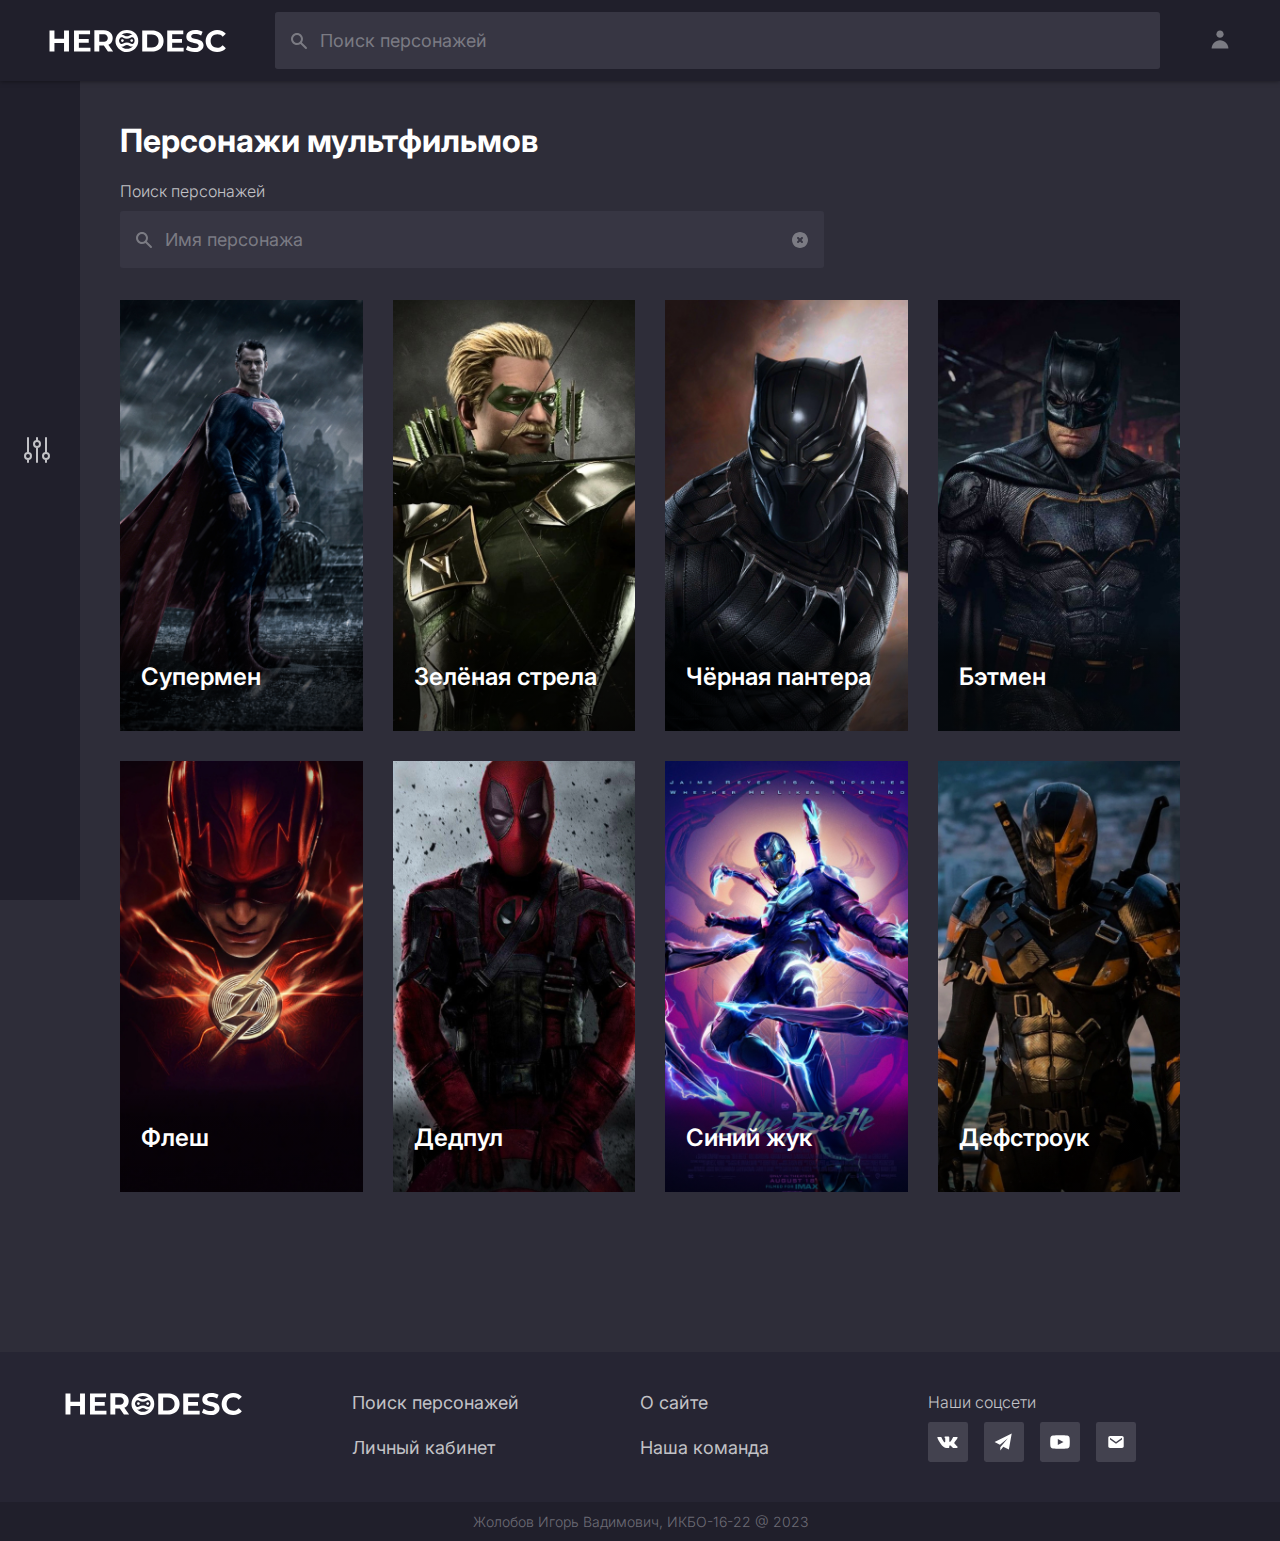
==== commit ea449126: "Update footer" ====
--- a/index.html
+++ b/index.html
@@ -3,7 +3,7 @@
 <head>
     <meta charset="UTF-8">
     <meta name="viewport" content="width=device-width, initial-scale=1.0">
-    <title>Herodesc</title>
+    <title>Поиск персонажей</title>
     <link rel="preconnect" href="https://fonts.googleapis.com">
     <link rel="preconnect" href="https://fonts.gstatic.com" crossorigin>
     <link href="https://fonts.googleapis.com/css2?family=Inter:wght@300;400;500;600;700&display=swap" rel="stylesheet">
@@ -448,7 +448,7 @@
 
     <footer class="footer">
         <div class="footer-content">
-            <a class="footer-logo link-logo" href="#">
+            <a class="footer-logo link-logo" href="index.html">
                 <svg class="full-logo" version="1.1" xmlns="http://www.w3.org/2000/svg" xmlns:xlink="http://www.w3.org/1999/xlink"
                 viewBox="0 0 284 38" xml:space="preserve">
                     <defs>
@@ -484,35 +484,33 @@
                 </svg>
             </a>
             <nav class="footer-nav">
-                <a href="#" class="footer-link">Поиск персонажей</a>
-                <a href="#" class="footer-link">О сайте</a>
-                <a href="#" class="footer-link">Личный кабинет</a>
-                <a href="#" class="footer-link">Защита прав</a>
-                <a href="#" class="footer-link">Контакты</a>
-                <a href="#" class="footer-link">Пользовательское соглашение</a>
+                <a href="index.html" class="footer-link">Поиск персонажей</a>
+                <a href="about.html" class="footer-link">О сайте</a>
+                <a href="authorization.html" class="footer-link">Личный кабинет</a>
+                <a href="team.html" class="footer-link">Наша команда</a>
             </nav>
             <div class="footer-sn">
                 <p class="input-desc">Наши соцсети</p>
                 <div class="footer-sn-list">
-                    <a href="https://vk.com/savage.foksen" class="link-sn" title="Группа в ВК">
+                    <a href="https://vk.com/savage.foksen" class="link-sn" title="Группа в ВК" target="_blank">
                         <svg class="link-sn-icon" xmlns="http://www.w3.org/2000/svg" viewBox="0 0 24 24" fill="none">
                             <path d="M20.8531 6.99996H17.5626C17.4283 6.99996 17.2965 7.03637 17.1813 7.10532C17.066 7.17427 16.9716 7.27318 16.9081 7.39152C16.9081 7.39152 15.5957 9.80845 15.1742 10.6225C14.0401 12.8125 13.3057 12.125 13.3057 11.1086V7.60413C13.3057 7.31129 13.1894 7.03044 12.9823 6.82337C12.7752 6.61629 12.4944 6.49996 12.2016 6.49996H9.72756C9.39064 6.47491 9.05291 6.53641 8.74645 6.67861C8.43998 6.82082 8.17496 7.03901 7.97656 7.31246C7.97656 7.31246 9.23282 7.10934 9.23282 8.80204C9.23282 9.22178 9.25444 10.4293 9.27414 11.442C9.27785 11.5913 9.23568 11.7381 9.15332 11.8626C9.07097 11.9871 8.95238 12.0834 8.81359 12.1383C8.67479 12.1933 8.52247 12.2044 8.37718 12.1701C8.23189 12.1357 8.10064 12.0576 8.00114 11.9464C6.98849 10.5379 6.14968 9.01236 5.50294 7.40276C5.44739 7.28236 5.35848 7.18041 5.24674 7.10901C5.135 7.03762 5.00513 6.99977 4.87253 6.99996C4.15893 6.99996 2.73095 6.99996 1.88292 6.99996C1.80068 6.9994 1.71954 7.01882 1.64647 7.05653C1.57339 7.09425 1.51056 7.14914 1.46338 7.2165C1.4162 7.28386 1.38608 7.36166 1.3756 7.44322C1.36512 7.52479 1.3746 7.60768 1.40323 7.68477C2.31102 10.1748 6.22149 18 10.6849 18H12.5635C12.7604 18 12.9492 17.9218 13.0883 17.7826C13.2275 17.6434 13.3057 17.4546 13.3057 17.2578V16.1234C13.3057 15.9811 13.3474 15.8419 13.4255 15.7229C13.5036 15.604 13.6149 15.5105 13.7455 15.454C13.8761 15.3975 14.0204 15.3805 14.1606 15.405C14.3007 15.4295 14.4307 15.4944 14.5344 15.5919L16.783 17.7046C16.985 17.8943 17.2516 18 17.5287 18H20.4815C21.9057 18 21.9057 17.0117 21.1292 16.247C20.5828 15.7089 18.6109 13.6304 18.6109 13.6304C18.442 13.4555 18.3413 13.2259 18.3269 12.9832C18.3126 12.7405 18.3855 12.5006 18.5325 12.307C19.1699 11.4682 20.2124 10.0952 20.6545 9.50703C21.2589 8.70309 22.3526 6.99996 20.8531 6.99996Z"/>
                         </svg>
                     </a>
         
-                    <a href="https://t.me/savage_foksen" class="link-sn" title="Канал в Telegram">
+                    <a href="https://t.me/savage_foksen" class="link-sn" title="Канал в Telegram" target="_blank">
                         <svg class="link-sn-icon" xmlns="http://www.w3.org/2000/svg" viewBox="0 0 24 24" fill="none">
                             <path d="M2.57141 12L7.91427 14.8495L15.9047 8.19049L8.2857 17.1953V20.5714L11.299 16.6543L16.8571 19.6191L19.7143 3.42859L2.57141 12Z"/>
                         </svg>
                     </a>
         
-                    <a href="https://www.youtube.com/" class="link-sn" title="Канал на YouTube">
+                    <a href="https://www.youtube.com/" class="link-sn" title="Канал на YouTube" target="_blank">
                         <svg class="link-sn-icon" xmlns="http://www.w3.org/2000/svg" viewBox="0 0 24 24" fill="none">
                             <path d="M21.5974 7.89058C21.5399 7.24864 21.2581 6.64748 20.8014 6.19264C20.3448 5.7378 19.7425 5.45834 19.1004 5.40334C17.5647 5.27591 15.2886 5.14282 12.4802 5.14282C9.09812 5.14282 6.54516 5.28099 4.89467 5.41056C4.24949 5.4624 3.64345 5.74077 3.18377 6.19644C2.72408 6.6521 2.4404 7.25568 2.38291 7.90037C2.28187 8.96344 2.19434 10.3674 2.19434 12.0414C2.19434 13.6737 2.28115 15.0529 2.38171 16.1027C2.43978 16.7469 2.7237 17.3497 3.1833 17.8047C3.64289 18.2598 4.24855 18.5376 4.89323 18.5893C6.54366 18.7188 9.0971 18.8571 12.4802 18.8571C15.2886 18.8571 17.5647 18.724 19.1004 18.5965C19.7425 18.5416 20.3448 18.2621 20.8014 17.8073C21.2581 17.3525 21.5399 16.7513 21.5974 16.1094C21.6985 15.0519 21.7862 13.6573 21.7862 12C21.7862 10.3426 21.6985 8.94807 21.5974 7.89058ZM9.81158 14.8788V9.12116L15.4913 12L9.81158 14.8788Z"/>
                         </svg>
                     </a>
         
-                    <a href="mailto:izholobov2004@gmail.com" class="link-sn" title="Написать на почту">
+                    <a href="mailto:izholobov2004@gmail.com" class="link-sn" title="Написать на почту" target="_blank">
                         <svg class="link-sn-icon" xmlns="http://www.w3.org/2000/svg" viewBox="0 0 24 24" fill="none">
                             <path d="M18.0001 6H6.00005C5.5454 6 5.10936 6.18061 4.78787 6.5021C4.46638 6.82359 4.28577 7.25963 4.28577 7.71429V16.2857C4.28577 16.7404 4.46638 17.1764 4.78787 17.4979C5.10936 17.8194 5.5454 18 6.00005 18H18.0001C18.4547 18 18.8907 17.8194 19.2122 17.4979C19.5337 17.1764 19.7143 16.7404 19.7143 16.2857V7.71429C19.7143 7.25963 19.5337 6.82359 19.2122 6.5021C18.8907 6.18061 18.4547 6 18.0001 6ZM18.0001 9.42857L12.0001 13.7143L6.00005 9.42857V7.71429L12.0001 12L18.0001 7.71429V9.42857Z"/>
                         </svg>
@@ -520,13 +518,13 @@
                 </div>
             </div>
         </div>
-        <small class="footer-creds">Made by Foksen @ 2023</small>
+        <small class="footer-creds">Жолобов Игорь Вадимович, ИКБО-16-22 @ 2023</small>
     </footer>
 
     <script src="scripts/animations.js"></script>
     <script src="scripts/header.js"></script>
     <script src="scripts/inputs.js"></script>
-    <script src="scripts/search.js"></script>
+    <script src="scripts/index.js"></script>
 </body>
 </html>
 
